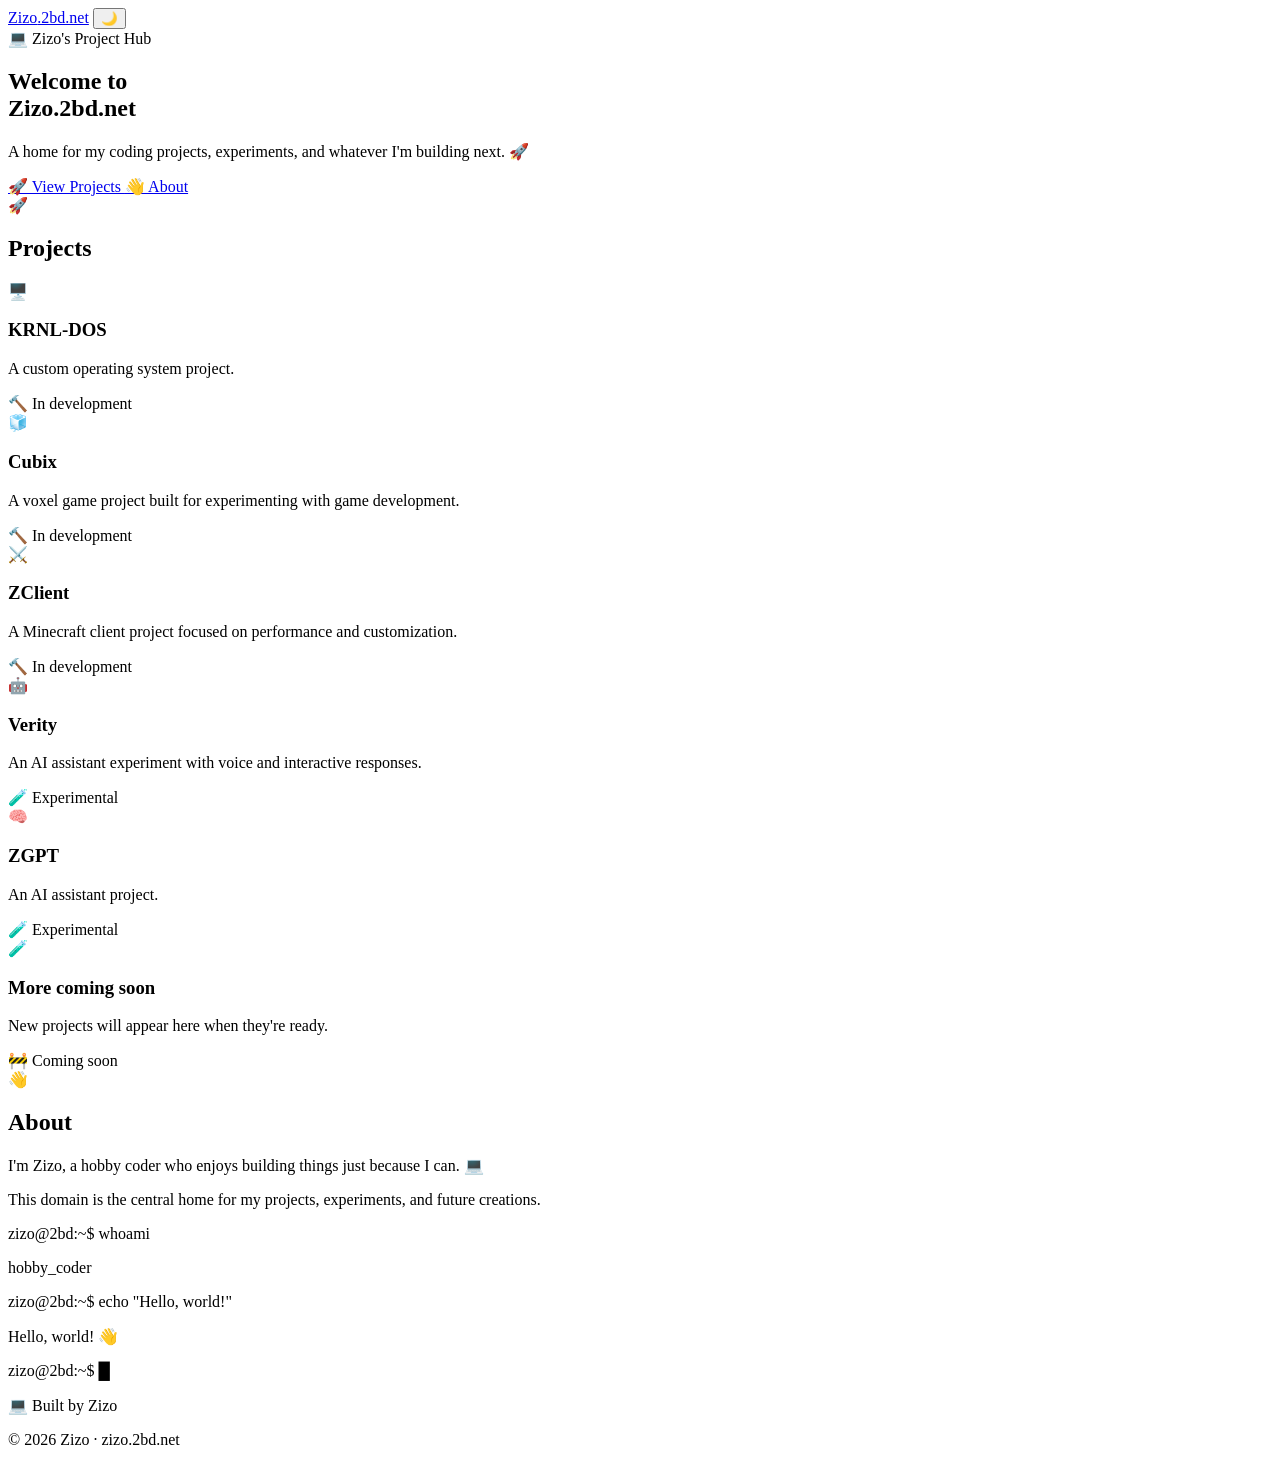
==== index.html @ db42b1aa "Add initial index.html for project hub Initial commit of the project hub webpage with sections for p" ====
<!DOCTYPE html>
<html lang="en">
<head>
    <meta charset="UTF-8">
    <meta name="viewport" content="width=device-width, initial-scale=1.0">

    <title>Zizo.2bd.net</title>
    <meta name="description" content="Zizo's personal project hub.">

    <link rel="stylesheet" href="style.css">
</head>

<body>

    <header class="navbar">
        <a href="#" class="logo">Zizo<span>.2bd.net</span></a>

        <button id="themeButton" class="theme-button" aria-label="Toggle theme">
            🌙
        </button>
    </header>

    <main>

        <section class="hero">
            <div class="badge">💻 Zizo's Project Hub</div>

            <h1>
                Welcome to<br>
                <span>Zizo.2bd.net</span>
            </h1>

            <p>
                A home for my coding projects, experiments,
                and whatever I'm building next. 🚀
            </p>

            <div class="hero-buttons">
                <a href="#projects" class="button primary">
                    🚀 View Projects
                </a>

                <a href="#about" class="button secondary">
                    👋 About
                </a>
            </div>
        </section>


        <section id="projects" class="section">

            <div class="section-heading">
                <span>🚀</span>
                <h2>Projects</h2>
            </div>

            <div class="project-grid">

                <div class="project-card">
                    <div class="project-icon">🖥️</div>

                    <h3>KRNL-DOS</h3>

                    <p>
                        A custom operating system project.
                    </p>

                    <span class="status">
                        🔨 In development
                    </span>
                </div>


                <div class="project-card">
                    <div class="project-icon">🧊</div>

                    <h3>Cubix</h3>

                    <p>
                        A voxel game project built for experimenting
                        with game development.
                    </p>

                    <span class="status">
                        🔨 In development
                    </span>
                </div>


                <div class="project-card">
                    <div class="project-icon">⚔️</div>

                    <h3>ZClient</h3>

                    <p>
                        A Minecraft client project focused on
                        performance and customization.
                    </p>

                    <span class="status">
                        🔨 In development
                    </span>
                </div>


                <div class="project-card">
                    <div class="project-icon">🤖</div>

                    <h3>Verity</h3>

                    <p>
                        An AI assistant experiment with voice
                        and interactive responses.
                    </p>

                    <span class="status">
                        🧪 Experimental
                    </span>
                </div>


                <div class="project-card">
                    <div class="project-icon">🧠</div>

                    <h3>ZGPT</h3>

                    <p>
                        An AI assistant project.
                    </p>

                    <span class="status">
                        🧪 Experimental
                    </span>
                </div>


                <div class="project-card coming-soon">
                    <div class="project-icon">🧪</div>

                    <h3>More coming soon</h3>

                    <p>
                        New projects will appear here when they're ready.
                    </p>

                    <span class="status">
                        🚧 Coming soon
                    </span>
                </div>

            </div>
        </section>


        <section id="about" class="section about">

            <div class="section-heading">
                <span>👋</span>
                <h2>About</h2>
            </div>

            <div class="about-box">
                <p>
                    I'm Zizo, a hobby coder who enjoys building things
                    just because I can. 💻
                </p>

                <p>
                    This domain is the central home for my projects,
                    experiments, and future creations.
                </p>
            </div>

        </section>


        <section class="terminal-section">

            <div class="terminal">

                <div class="terminal-top">
                    <div class="dot"></div>
                    <div class="dot"></div>
                    <div class="dot"></div>
                </div>

                <div class="terminal-body">
                    <p>
                        <span class="prompt">zizo@2bd</span>:~$ whoami
                    </p>

                    <p class="output">
                        hobby_coder
                    </p>

                    <p>
                        <span class="prompt">zizo@2bd</span>:~$ echo "Hello, world!"
                    </p>

                    <p class="output">
                        Hello, world! 👋
                    </p>

                    <p>
                        <span class="prompt">zizo@2bd</span>:~$
                        <span class="cursor">█</span>
                    </p>
                </div>

            </div>

        </section>

    </main>


    <footer>
        <p>💻 Built by Zizo</p>
        <p>© 2026 Zizo · zizo.2bd.net</p>
    </footer>


    <script src="script.js"></script>

</body>
</html>
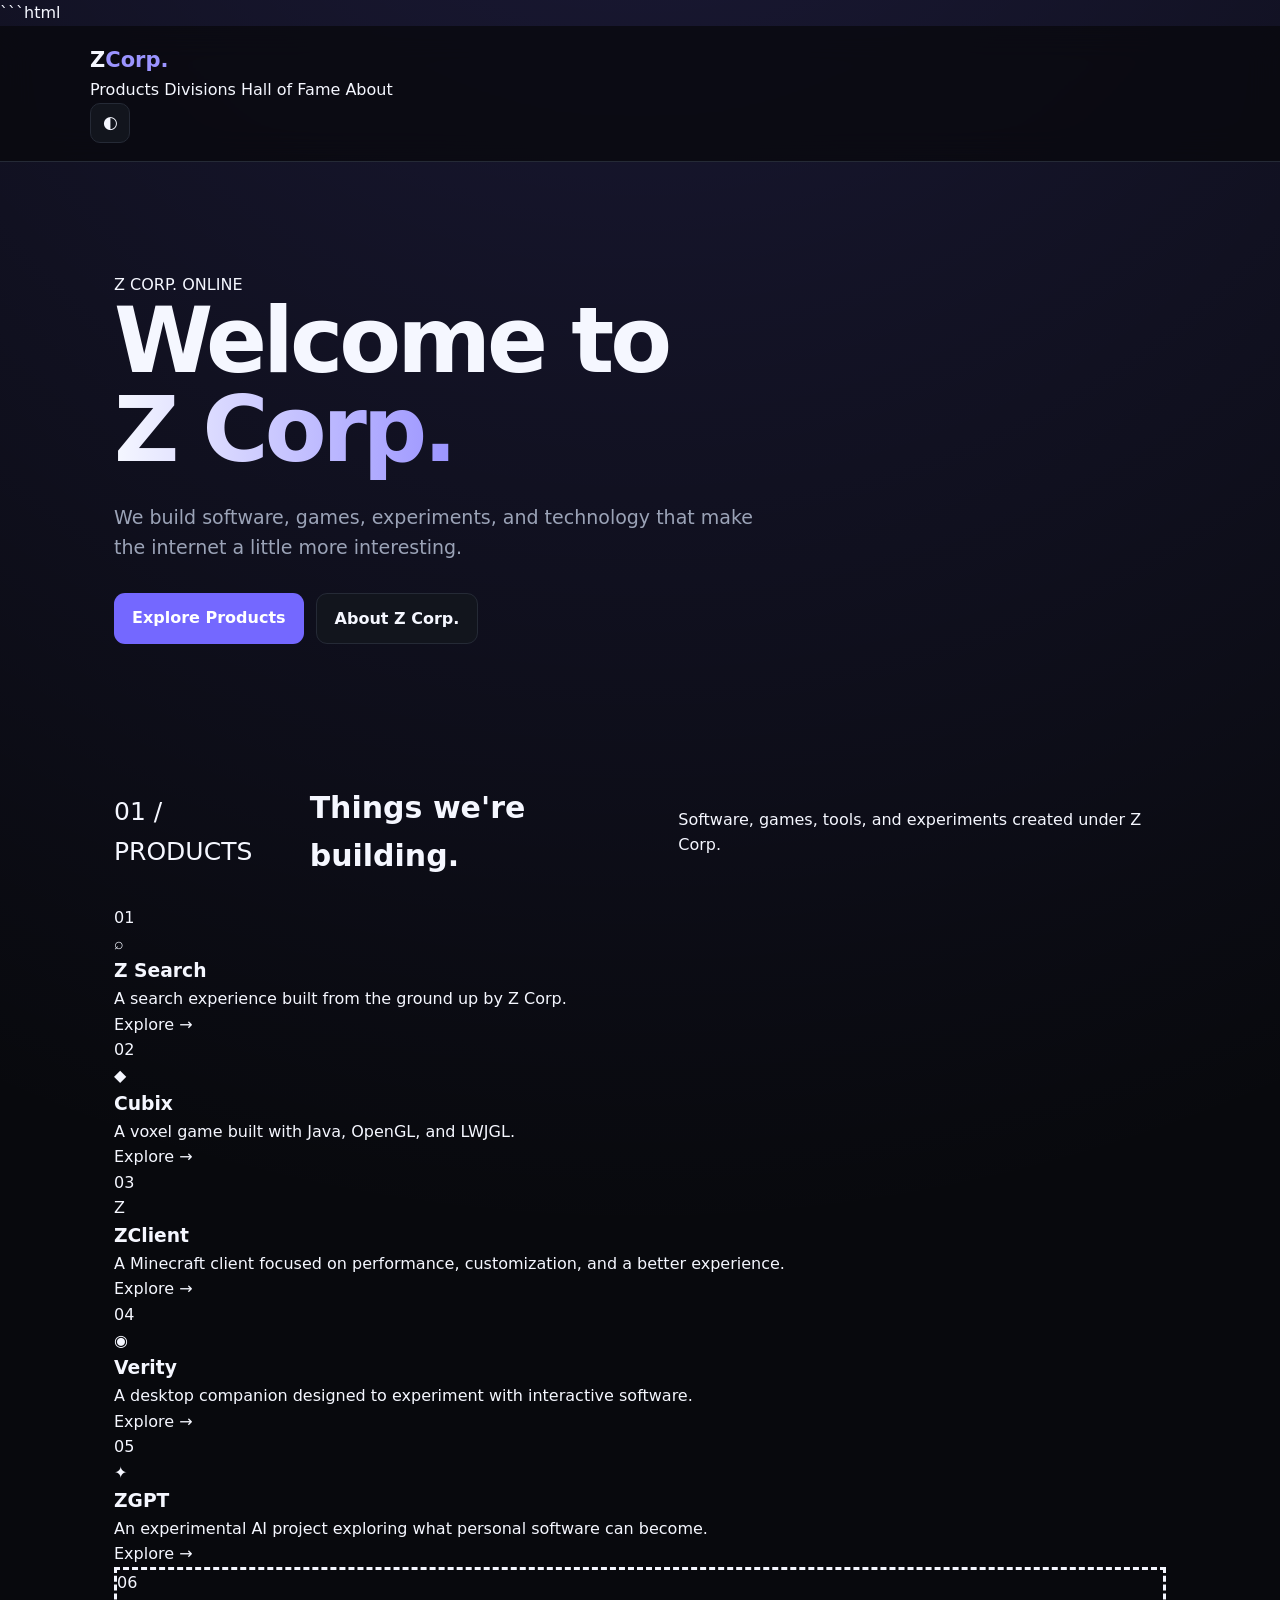
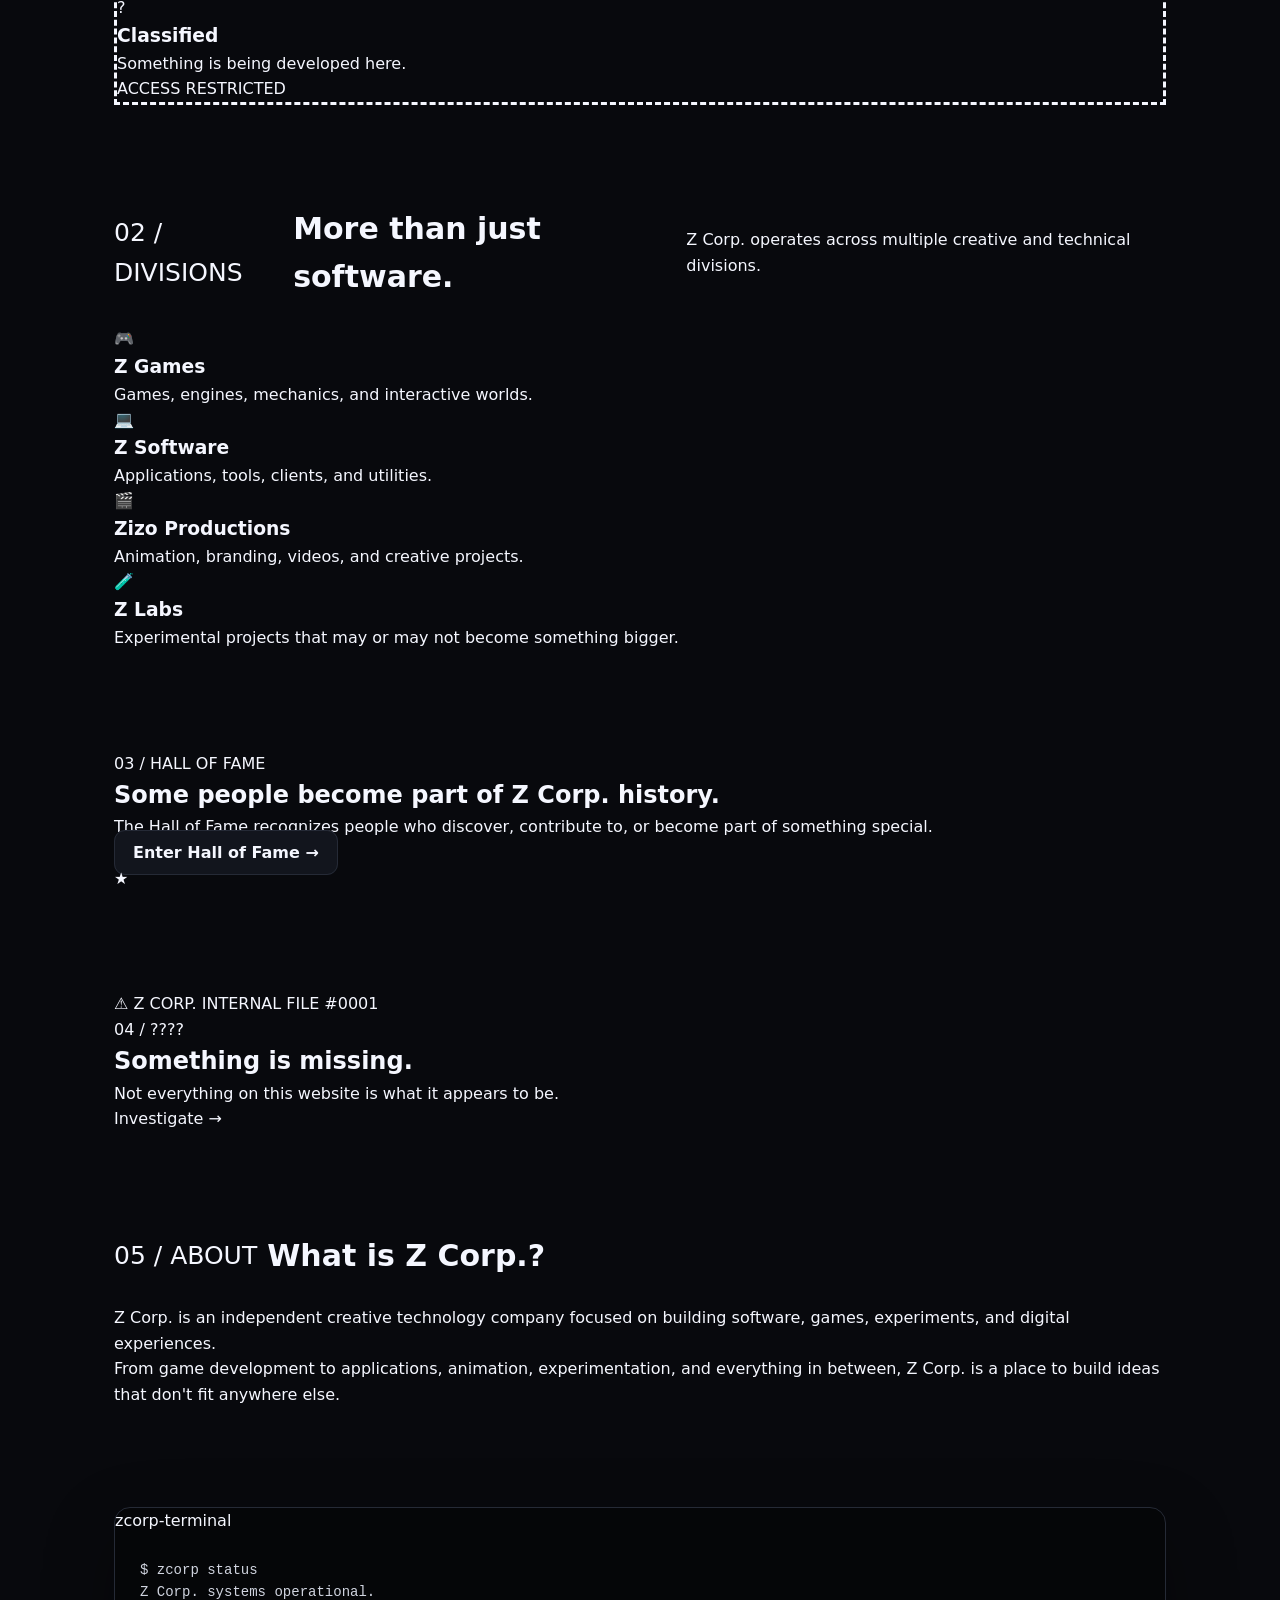
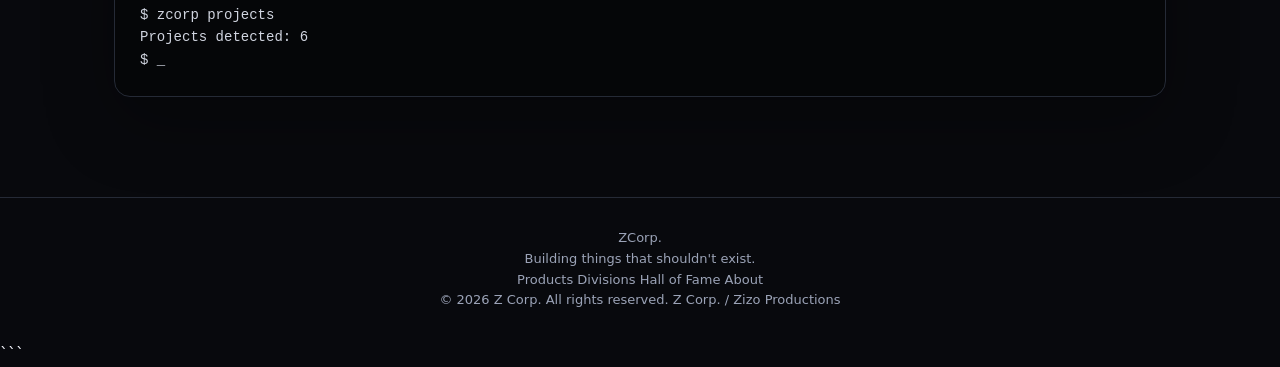
==== commit 6c5e4e15: "Revamp index.html for Z Corp. branding Updated the website content and structure to reflect the new " ====
--- a/index.html
+++ b/index.html
@@ -1,222 +1,491 @@
+```html
 <!DOCTYPE html>
 <html lang="en">
 <head>
     <meta charset="UTF-8">
     <meta name="viewport" content="width=device-width, initial-scale=1.0">
 
-    <title>Zizo.2bd.net</title>
-    <meta name="description" content="Zizo's personal project hub.">
+    <title>Z Corp.</title>
+
+    <meta
+        name="description"
+        content="Z Corp. — Building software, games, experiments, and things that shouldn't exist."
+    >
 
     <link rel="stylesheet" href="style.css">
 </head>
 
 <body>
 
+    <!-- =========================
+         NAVIGATION
+    ========================== -->
     <header class="navbar">
-        <a href="#" class="logo">Zizo<span>.2bd.net</span></a>
-
-        <button id="themeButton" class="theme-button" aria-label="Toggle theme">
-            🌙
-        </button>
+        <div class="nav-container">
+
+            <a href="/" class="logo">
+                Z<span>Corp.</span>
+            </a>
+
+            <nav class="nav-links">
+                <a href="#products">Products</a>
+                <a href="#divisions">Divisions</a>
+                <a href="/hall-of-fame.html">Hall of Fame</a>
+                <a href="#about">About</a>
+            </nav>
+
+            <button id="theme-toggle" class="theme-button" aria-label="Toggle theme">
+                ◐
+            </button>
+
+        </div>
     </header>
 
+
+    <!-- =========================
+         HERO
+    ========================== -->
     <main>
 
         <section class="hero">
-            <div class="badge">💻 Zizo's Project Hub</div>
-
-            <h1>
-                Welcome to<br>
-                <span>Zizo.2bd.net</span>
-            </h1>
-
-            <p>
-                A home for my coding projects, experiments,
-                and whatever I'm building next. 🚀
-            </p>
-
-            <div class="hero-buttons">
-                <a href="#projects" class="button primary">
-                    🚀 View Projects
+
+            <div class="hero-content">
+
+                <div class="hero-badge">
+                    <span class="status-dot"></span>
+                    Z CORP. ONLINE
+                </div>
+
+                <h1>
+                    Welcome to<br>
+                    <span>Z Corp.</span>
+                </h1>
+
+                <p class="hero-subtitle">
+                    We build software, games, experiments, and technology
+                    that make the internet a little more interesting.
+                </p>
+
+                <div class="hero-buttons">
+                    <a href="#products" class="button primary">
+                        Explore Products
+                    </a>
+
+                    <a href="#about" class="button secondary">
+                        About Z Corp.
+                    </a>
+                </div>
+
+            </div>
+
+            <div class="hero-decoration">
+                <div class="orb orb-one"></div>
+                <div class="orb orb-two"></div>
+                <div class="orb orb-three"></div>
+                <div class="grid-lines"></div>
+            </div>
+
+        </section>
+
+
+        <!-- =========================
+             PRODUCTS
+        ========================== -->
+        <section id="products" class="section">
+
+            <div class="section-heading">
+                <span class="section-label">01 / PRODUCTS</span>
+
+                <h2>
+                    Things we're building.
+                </h2>
+
+                <p>
+                    Software, games, tools, and experiments created under Z Corp.
+                </p>
+            </div>
+
+
+            <div class="product-grid">
+
+                <article class="product-card featured">
+                    <div class="product-number">01</div>
+
+                    <div class="product-icon">⌕</div>
+
+                    <h3>Z Search</h3>
+
+                    <p>
+                        A search experience built from the ground up by Z Corp.
+                    </p>
+
+                    <a href="#" class="product-link">
+                        Explore →
+                    </a>
+                </article>
+
+
+                <article class="product-card">
+                    <div class="product-number">02</div>
+
+                    <div class="product-icon">◆</div>
+
+                    <h3>Cubix</h3>
+
+                    <p>
+                        A voxel game built with Java, OpenGL, and LWJGL.
+                    </p>
+
+                    <a href="#" class="product-link">
+                        Explore →
+                    </a>
+                </article>
+
+
+                <article class="product-card">
+                    <div class="product-number">03</div>
+
+                    <div class="product-icon">Z</div>
+
+                    <h3>ZClient</h3>
+
+                    <p>
+                        A Minecraft client focused on performance,
+                        customization, and a better experience.
+                    </p>
+
+                    <a href="#" class="product-link">
+                        Explore →
+                    </a>
+                </article>
+
+
+                <article class="product-card">
+                    <div class="product-number">04</div>
+
+                    <div class="product-icon">◉</div>
+
+                    <h3>Verity</h3>
+
+                    <p>
+                        A desktop companion designed to experiment with
+                        interactive software.
+                    </p>
+
+                    <a href="#" class="product-link">
+                        Explore →
+                    </a>
+                </article>
+
+
+                <article class="product-card">
+                    <div class="product-number">05</div>
+
+                    <div class="product-icon">✦</div>
+
+                    <h3>ZGPT</h3>
+
+                    <p>
+                        An experimental AI project exploring what
+                        personal software can become.
+                    </p>
+
+                    <a href="#" class="product-link">
+                        Explore →
+                    </a>
+                </article>
+
+
+                <article class="product-card coming-soon">
+
+                    <div class="product-number">06</div>
+
+                    <div class="product-icon">?</div>
+
+                    <h3>Classified</h3>
+
+                    <p>
+                        Something is being developed here.
+                    </p>
+
+                    <span class="classified-label">
+                        ACCESS RESTRICTED
+                    </span>
+
+                </article>
+
+            </div>
+
+        </section>
+
+
+        <!-- =========================
+             DIVISIONS
+        ========================== -->
+        <section id="divisions" class="section divisions-section">
+
+            <div class="section-heading">
+                <span class="section-label">02 / DIVISIONS</span>
+
+                <h2>
+                    More than just software.
+                </h2>
+
+                <p>
+                    Z Corp. operates across multiple creative and technical
+                    divisions.
+                </p>
+            </div>
+
+
+            <div class="division-grid">
+
+                <div class="division">
+                    <span class="division-icon">🎮</span>
+
+                    <div>
+                        <h3>Z Games</h3>
+                        <p>
+                            Games, engines, mechanics, and interactive worlds.
+                        </p>
+                    </div>
+                </div>
+
+
+                <div class="division">
+                    <span class="division-icon">💻</span>
+
+                    <div>
+                        <h3>Z Software</h3>
+                        <p>
+                            Applications, tools, clients, and utilities.
+                        </p>
+                    </div>
+                </div>
+
+
+                <div class="division">
+                    <span class="division-icon">🎬</span>
+
+                    <div>
+                        <h3>Zizo Productions</h3>
+                        <p>
+                            Animation, branding, videos, and creative projects.
+                        </p>
+                    </div>
+                </div>
+
+
+                <div class="division">
+                    <span class="division-icon">🧪</span>
+
+                    <div>
+                        <h3>Z Labs</h3>
+                        <p>
+                            Experimental projects that may or may not become
+                            something bigger.
+                        </p>
+                    </div>
+                </div>
+
+            </div>
+
+        </section>
+
+
+        <!-- =========================
+             HALL OF FAME
+        ========================== -->
+        <section class="section hall-section">
+
+            <div class="hall-content">
+
+                <span class="section-label">03 / HALL OF FAME</span>
+
+                <h2>
+                    Some people become part of Z Corp. history.
+                </h2>
+
+                <p>
+                    The Hall of Fame recognizes people who discover,
+                    contribute to, or become part of something special.
+                </p>
+
+                <a href="/hall-of-fame.html" class="button secondary">
+                    Enter Hall of Fame →
                 </a>
 
-                <a href="#about" class="button secondary">
-                    👋 About
-                </a>
-            </div>
-        </section>
-
-
-        <section id="projects" class="section">
+            </div>
+
+            <div class="hall-symbol">
+                ★
+            </div>
+
+        </section>
+
+
+        <!-- =========================
+             ARG
+        ========================== -->
+        <section class="section classified-section">
+
+            <div class="classified-box">
+
+                <div class="classified-top">
+                    <span>⚠ Z CORP. INTERNAL</span>
+                    <span>FILE #0001</span>
+                </div>
+
+                <div class="classified-content">
+
+                    <span class="section-label">
+                        04 / ????
+                    </span>
+
+                    <h2>
+                        Something is missing.
+                    </h2>
+
+                    <p>
+                        Not everything on this website is what it appears
+                        to be.
+                    </p>
+
+                    <a href="#" class="classified-link">
+                        Investigate →
+                    </a>
+
+                </div>
+
+            </div>
+
+        </section>
+
+
+        <!-- =========================
+             ABOUT
+        ========================== -->
+        <section id="about" class="section about-section">
 
             <div class="section-heading">
-                <span>🚀</span>
-                <h2>Projects</h2>
-            </div>
-
-            <div class="project-grid">
-
-                <div class="project-card">
-                    <div class="project-icon">🖥️</div>
-
-                    <h3>KRNL-DOS</h3>
-
-                    <p>
-                        A custom operating system project.
-                    </p>
-
-                    <span class="status">
-                        🔨 In development
+
+                <span class="section-label">05 / ABOUT</span>
+
+                <h2>
+                    What is Z Corp.?
+                </h2>
+
+            </div>
+
+            <div class="about-content">
+
+                <p class="about-large">
+                    Z Corp. is an independent creative technology company
+                    focused on building software, games, experiments,
+                    and digital experiences.
+                </p>
+
+                <p>
+                    From game development to applications, animation,
+                    experimentation, and everything in between, Z Corp.
+                    is a place to build ideas that don't fit anywhere else.
+                </p>
+
+            </div>
+
+        </section>
+
+
+        <!-- =========================
+             TERMINAL
+        ========================== -->
+        <section class="terminal-section">
+
+            <div class="terminal">
+
+                <div class="terminal-header">
+                    <span class="terminal-dot"></span>
+                    <span class="terminal-title">
+                        zcorp-terminal
                     </span>
                 </div>
 
-
-                <div class="project-card">
-                    <div class="project-icon">🧊</div>
-
-                    <h3>Cubix</h3>
-
-                    <p>
-                        A voxel game project built for experimenting
-                        with game development.
-                    </p>
-
-                    <span class="status">
-                        🔨 In development
-                    </span>
-                </div>
-
-
-                <div class="project-card">
-                    <div class="project-icon">⚔️</div>
-
-                    <h3>ZClient</h3>
-
-                    <p>
-                        A Minecraft client project focused on
-                        performance and customization.
-                    </p>
-
-                    <span class="status">
-                        🔨 In development
-                    </span>
-                </div>
-
-
-                <div class="project-card">
-                    <div class="project-icon">🤖</div>
-
-                    <h3>Verity</h3>
-
-                    <p>
-                        An AI assistant experiment with voice
-                        and interactive responses.
-                    </p>
-
-                    <span class="status">
-                        🧪 Experimental
-                    </span>
-                </div>
-
-
-                <div class="project-card">
-                    <div class="project-icon">🧠</div>
-
-                    <h3>ZGPT</h3>
-
-                    <p>
-                        An AI assistant project.
-                    </p>
-
-                    <span class="status">
-                        🧪 Experimental
-                    </span>
-                </div>
-
-
-                <div class="project-card coming-soon">
-                    <div class="project-icon">🧪</div>
-
-                    <h3>More coming soon</h3>
-
-                    <p>
-                        New projects will appear here when they're ready.
-                    </p>
-
-                    <span class="status">
-                        🚧 Coming soon
-                    </span>
-                </div>
-
-            </div>
-        </section>
-
-
-        <section id="about" class="section about">
-
-            <div class="section-heading">
-                <span>👋</span>
-                <h2>About</h2>
-            </div>
-
-            <div class="about-box">
+                <div class="terminal-body">
+
+                    <p>
+                        <span class="terminal-prompt">$</span>
+                        zcorp status
+                    </p>
+
+                    <p class="terminal-output">
+                        Z Corp. systems operational.
+                    </p>
+
+                    <p>
+                        <span class="terminal-prompt">$</span>
+                        zcorp projects
+                    </p>
+
+                    <p class="terminal-output">
+                        Projects detected: 6
+                    </p>
+
+                    <p>
+                        <span class="terminal-prompt">$</span>
+                        _
+                    </p>
+
+                </div>
+
+            </div>
+
+        </section>
+
+    </main>
+
+
+    <!-- =========================
+         FOOTER
+    ========================== -->
+    <footer class="footer">
+
+        <div class="footer-container">
+
+            <div class="footer-brand">
+                <div class="footer-logo">
+                    Z<span>Corp.</span>
+                </div>
+
                 <p>
-                    I'm Zizo, a hobby coder who enjoys building things
-                    just because I can. 💻
-                </p>
-
-                <p>
-                    This domain is the central home for my projects,
-                    experiments, and future creations.
-                </p>
-            </div>
-
-        </section>
-
-
-        <section class="terminal-section">
-
-            <div class="terminal">
-
-                <div class="terminal-top">
-                    <div class="dot"></div>
-                    <div class="dot"></div>
-                    <div class="dot"></div>
-                </div>
-
-                <div class="terminal-body">
-                    <p>
-                        <span class="prompt">zizo@2bd</span>:~$ whoami
-                    </p>
-
-                    <p class="output">
-                        hobby_coder
-                    </p>
-
-                    <p>
-                        <span class="prompt">zizo@2bd</span>:~$ echo "Hello, world!"
-                    </p>
-
-                    <p class="output">
-                        Hello, world! 👋
-                    </p>
-
-                    <p>
-                        <span class="prompt">zizo@2bd</span>:~$
-                        <span class="cursor">█</span>
-                    </p>
-                </div>
-
-            </div>
-
-        </section>
-
-    </main>
-
-
-    <footer>
-        <p>💻 Built by Zizo</p>
-        <p>© 2026 Zizo · zizo.2bd.net</p>
+                    Building things that shouldn't exist.
+                </p>
+            </div>
+
+
+            <div class="footer-links">
+
+                <a href="#products">Products</a>
+                <a href="#divisions">Divisions</a>
+                <a href="/hall-of-fame.html">Hall of Fame</a>
+                <a href="#about">About</a>
+
+            </div>
+
+        </div>
+
+
+        <div class="footer-bottom">
+
+            <span>
+                © 2026 Z Corp. All rights reserved.
+            </span>
+
+            <span>
+                Z Corp. / Zizo Productions
+            </span>
+
+        </div>
+
     </footer>
 
 
@@ -224,3 +493,4 @@
 
 </body>
 </html>
+```
--- a/style.css
+++ b/style.css
@@ -0,0 +1,464 @@
+* {
+    box-sizing: border-box;
+    margin: 0;
+    padding: 0;
+}
+
+:root {
+    --background: #08090d;
+    --background-secondary: #0e1017;
+    --card: #12151d;
+    --card-hover: #181c26;
+    --border: #252a36;
+    --text: #f5f7ff;
+    --muted: #9ba3b7;
+    --accent: #7468ff;
+    --accent-light: #9b94ff;
+}
+
+.light {
+    --background: #f5f6fa;
+    --background-secondary: #ffffff;
+    --card: #ffffff;
+    --card-hover: #f0f1f7;
+    --border: #dfe2ea;
+    --text: #151720;
+    --muted: #656b7a;
+    --accent: #5b50e6;
+    --accent-light: #4c42d2;
+}
+
+html {
+    scroll-behavior: smooth;
+}
+
+body {
+    min-height: 100vh;
+
+    font-family:
+        Inter,
+        system-ui,
+        -apple-system,
+        BlinkMacSystemFont,
+        "Segoe UI",
+        sans-serif;
+
+    background:
+        radial-gradient(
+            circle at 50% -10%,
+            rgba(116, 104, 255, 0.18),
+            transparent 40%
+        ),
+        var(--background);
+
+    color: var(--text);
+    line-height: 1.6;
+
+    transition:
+        background 0.3s ease,
+        color 0.3s ease;
+}
+
+a {
+    color: inherit;
+    text-decoration: none;
+}
+
+
+/* NAVBAR */
+
+.navbar {
+    position: sticky;
+    top: 0;
+    z-index: 100;
+
+    display: flex;
+    justify-content: space-between;
+    align-items: center;
+
+    padding: 18px max(24px, calc((100% - 1100px) / 2));
+
+    border-bottom: 1px solid var(--border);
+
+    background: rgba(8, 9, 13, 0.75);
+    backdrop-filter: blur(16px);
+}
+
+.light .navbar {
+    background: rgba(255, 255, 255, 0.8);
+}
+
+.logo {
+    font-size: 21px;
+    font-weight: 800;
+}
+
+.logo span {
+    color: var(--accent-light);
+}
+
+.theme-button {
+    width: 40px;
+    height: 40px;
+
+    border: 1px solid var(--border);
+    border-radius: 10px;
+
+    background: var(--card);
+    color: var(--text);
+
+    cursor: pointer;
+    font-size: 17px;
+
+    transition: 0.2s;
+}
+
+.theme-button:hover {
+    transform: translateY(-2px);
+    background: var(--card-hover);
+}
+
+
+/* HERO */
+
+.hero {
+    max-width: 1100px;
+    margin: auto;
+
+    padding: 110px 24px 90px;
+}
+
+.badge {
+    display: inline-block;
+
+    padding: 7px 13px;
+
+    border: 1px solid var(--border);
+    border-radius: 999px;
+
+    background: rgba(116, 104, 255, 0.08);
+
+    color: var(--accent-light);
+
+    font-size: 13px;
+    font-weight: 600;
+
+    margin-bottom: 24px;
+}
+
+.hero h1 {
+    max-width: 900px;
+
+    font-size: clamp(48px, 9vw, 90px);
+    line-height: 0.98;
+
+    letter-spacing: -4px;
+}
+
+.hero h1 span {
+    background:
+        linear-gradient(
+            90deg,
+            var(--text),
+            var(--accent-light)
+        );
+
+    -webkit-background-clip: text;
+    background-clip: text;
+
+    color: transparent;
+}
+
+.hero p {
+    max-width: 650px;
+
+    margin-top: 28px;
+
+    color: var(--muted);
+
+    font-size: 19px;
+}
+
+.hero-buttons {
+    display: flex;
+    flex-wrap: wrap;
+    gap: 12px;
+
+    margin-top: 30px;
+}
+
+.button {
+    padding: 12px 18px;
+
+    border-radius: 11px;
+
+    font-weight: 700;
+
+    transition:
+        transform 0.2s,
+        background 0.2s;
+}
+
+.button:hover {
+    transform: translateY(-3px);
+}
+
+.primary {
+    background: var(--accent);
+    color: white;
+}
+
+.primary:hover {
+    background: var(--accent-light);
+}
+
+.secondary {
+    border: 1px solid var(--border);
+    background: var(--card);
+}
+
+
+/* SECTIONS */
+
+.section {
+    max-width: 1100px;
+    margin: auto;
+
+    padding: 50px 24px;
+}
+
+.section-heading {
+    display: flex;
+    align-items: center;
+    gap: 10px;
+
+    margin-bottom: 25px;
+}
+
+.section-heading span {
+    font-size: 25px;
+}
+
+.section-heading h2 {
+    font-size: 30px;
+}
+
+
+/* PROJECTS */
+
+.project-grid {
+    display: grid;
+
+    grid-template-columns:
+        repeat(auto-fit, minmax(260px, 1fr));
+
+    gap: 16px;
+}
+
+.project-card {
+    padding: 25px;
+
+    border: 1px solid var(--border);
+    border-radius: 18px;
+
+    background: var(--card);
+
+    transition:
+        transform 0.2s,
+        background 0.2s,
+        border-color 0.2s;
+}
+
+.project-card:hover {
+    transform: translateY(-6px);
+
+    background: var(--card-hover);
+
+    border-color: var(--accent);
+}
+
+.project-icon {
+    width: 48px;
+    height: 48px;
+
+    display: flex;
+    align-items: center;
+    justify-content: center;
+
+    margin-bottom: 18px;
+
+    border-radius: 13px;
+
+    background: rgba(116, 104, 255, 0.12);
+
+    font-size: 23px;
+}
+
+.project-card h3 {
+    font-size: 21px;
+}
+
+.project-card p {
+    min-height: 50px;
+
+    margin-top: 6px;
+
+    color: var(--muted);
+
+    font-size: 14px;
+}
+
+.status {
+    display: inline-block;
+
+    margin-top: 18px;
+
+    color: var(--accent-light);
+
+    font-size: 13px;
+    font-weight: 600;
+}
+
+.coming-soon {
+    border-style: dashed;
+}
+
+
+/* ABOUT */
+
+.about-box {
+    padding: 30px;
+
+    border: 1px solid var(--border);
+    border-radius: 18px;
+
+    background: var(--card);
+}
+
+.about-box p {
+    color: var(--muted);
+}
+
+.about-box p + p {
+    margin-top: 15px;
+}
+
+
+/* TERMINAL */
+
+.terminal-section {
+    max-width: 1100px;
+    margin: auto;
+
+    padding: 50px 24px 100px;
+}
+
+.terminal {
+    overflow: hidden;
+
+    border: 1px solid var(--border);
+    border-radius: 16px;
+
+    background: #050608;
+
+    box-shadow:
+        0 25px 70px rgba(0, 0, 0, 0.3);
+}
+
+.terminal-top {
+    display: flex;
+    gap: 7px;
+
+    padding: 12px 15px;
+
+    border-bottom: 1px solid #20232c;
+}
+
+.dot {
+    width: 11px;
+    height: 11px;
+
+    border-radius: 50%;
+
+    background: #3b3e48;
+}
+
+.terminal-body {
+    padding: 25px;
+
+    font-family:
+        "Cascadia Code",
+        "Fira Code",
+        monospace;
+
+    font-size: 14px;
+
+    color: #d0d4df;
+}
+
+.prompt {
+    color: #938aff;
+}
+
+.output {
+    margin-bottom: 16px;
+
+    color: #9da4b5;
+}
+
+.cursor {
+    animation: blink 1s infinite;
+}
+
+@keyframes blink {
+    50% {
+        opacity: 0;
+    }
+}
+
+
+/* FOOTER */
+
+footer {
+    padding: 30px 20px;
+
+    border-top: 1px solid var(--border);
+
+    text-align: center;
+
+    color: var(--muted);
+
+    font-size: 13px;
+}
+
+footer p + p {
+    margin-top: 5px;
+}
+
+
+/* MOBILE */
+
+@media (max-width: 600px) {
+
+    .navbar {
+        padding: 15px 18px;
+    }
+
+    .hero {
+        padding-top: 75px;
+    }
+
+    .hero h1 {
+        letter-spacing: -2px;
+    }
+
+    .hero p {
+        font-size: 17px;
+    }
+
+    .section {
+        padding-top: 35px;
+        padding-bottom: 35px;
+    }
+
+}
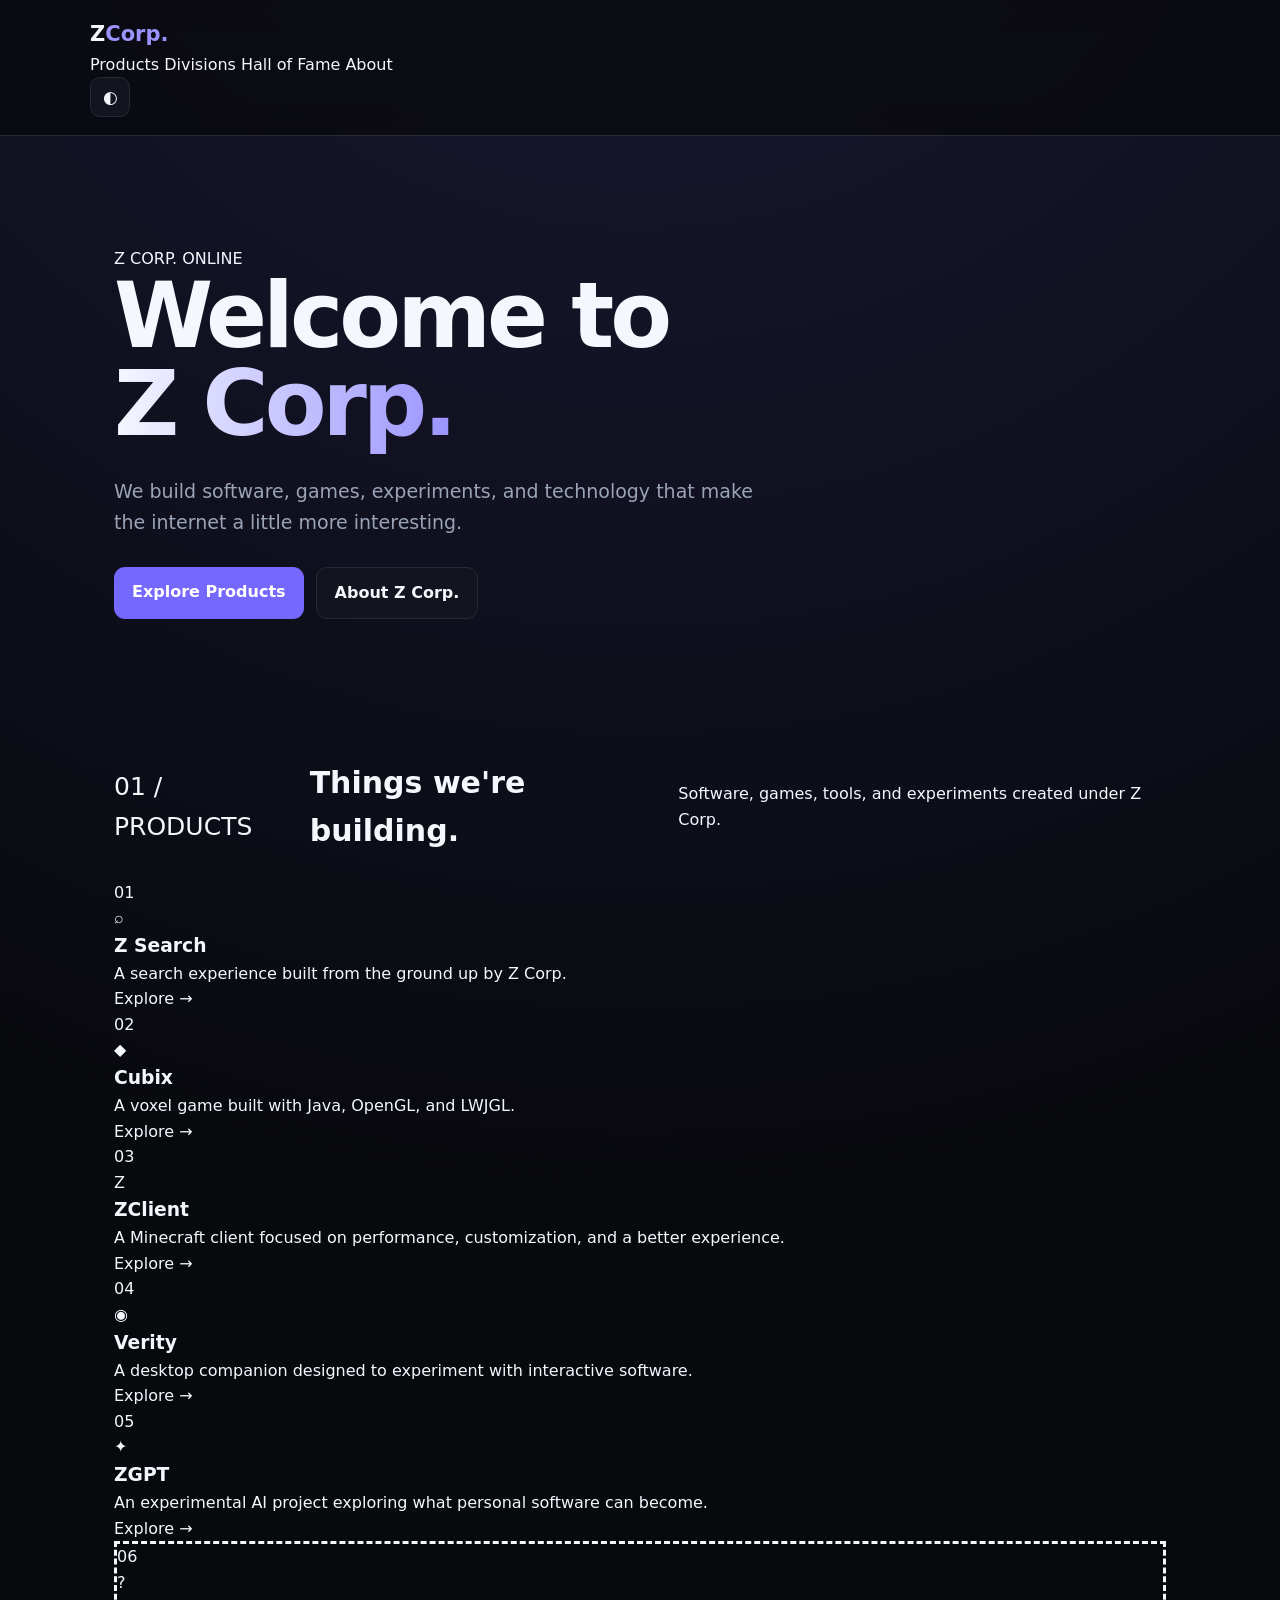
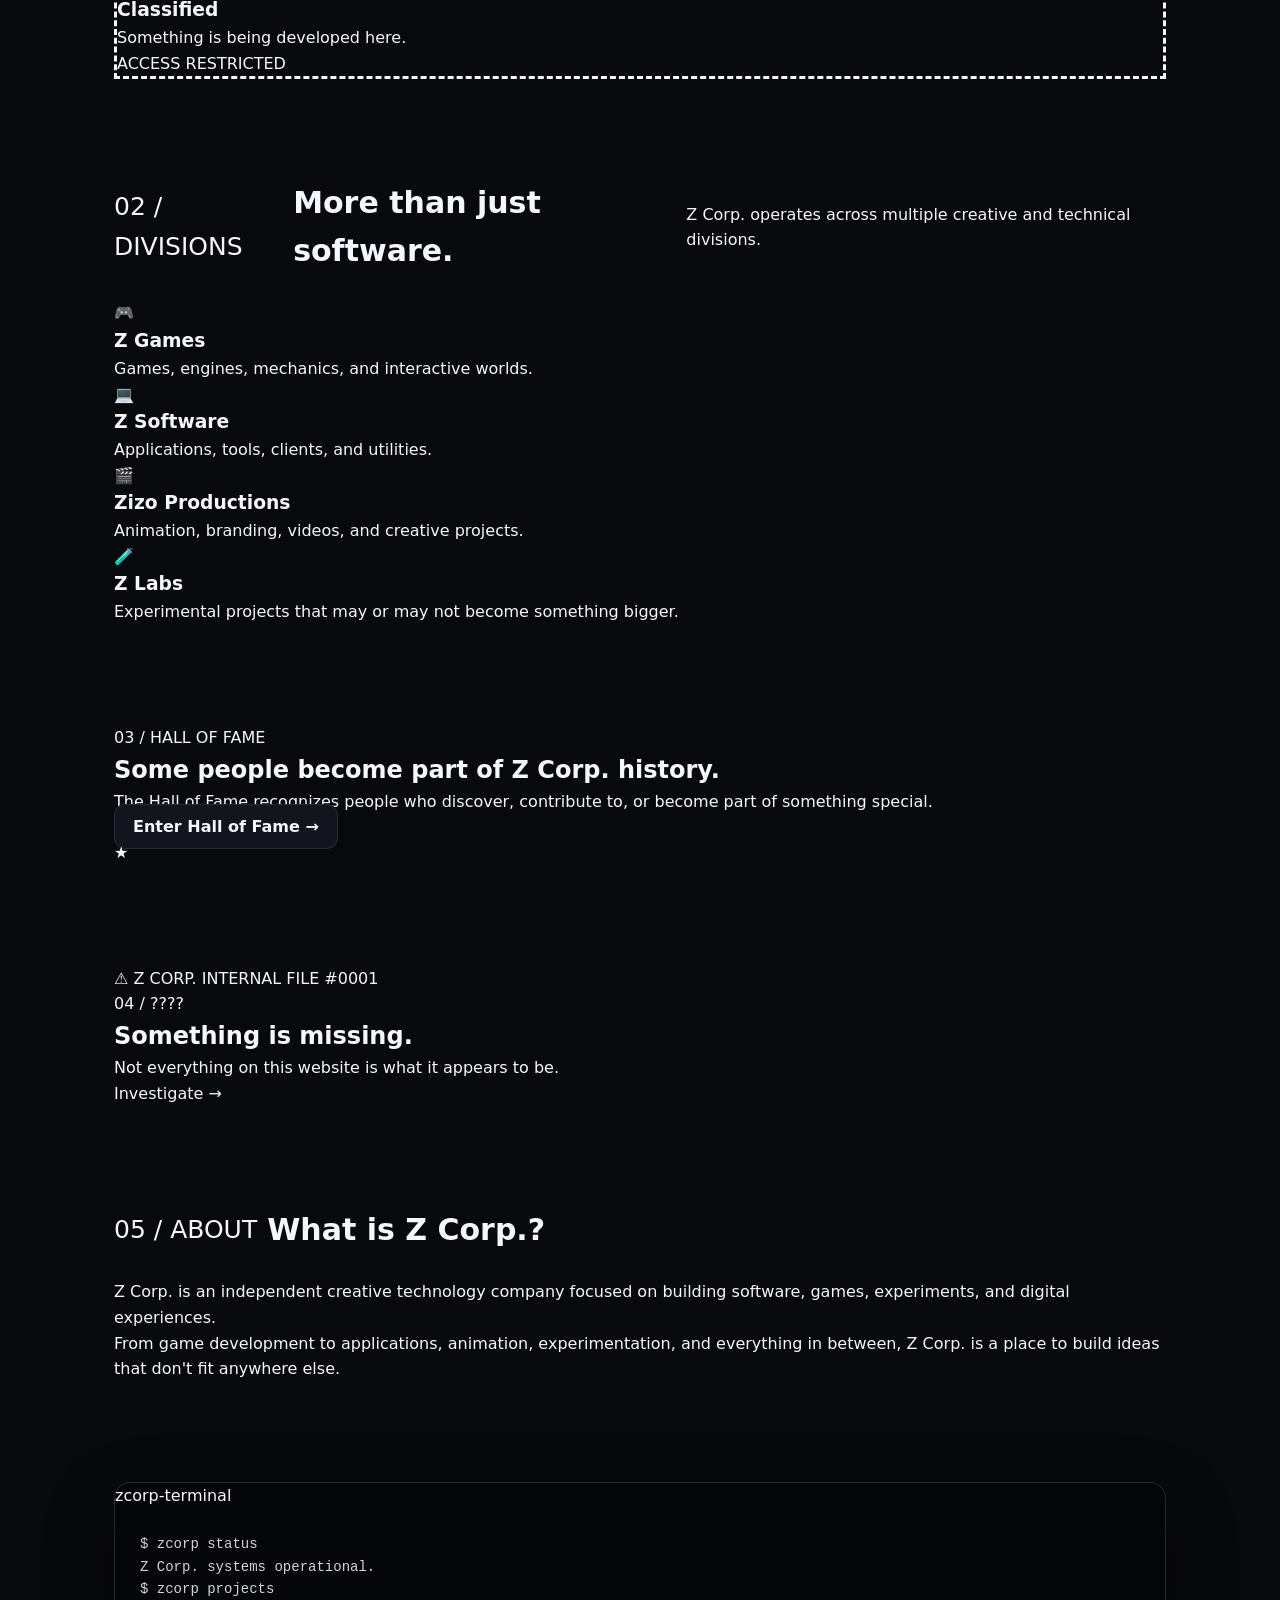
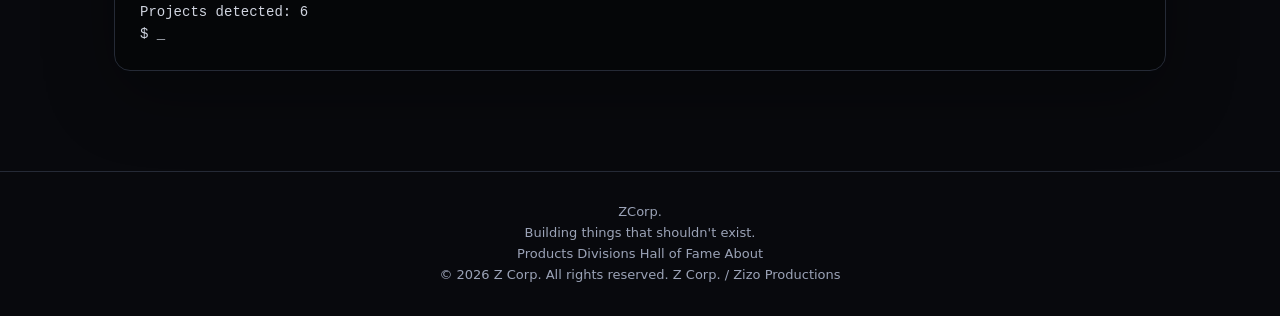
==== commit 267670bf: "Remove markdown formatting from index.html" ====
--- a/index.html
+++ b/index.html
@@ -1,4 +1,3 @@
-```html
 <!DOCTYPE html>
 <html lang="en">
 <head>
@@ -493,4 +492,3 @@
 
 </body>
 </html>
-```
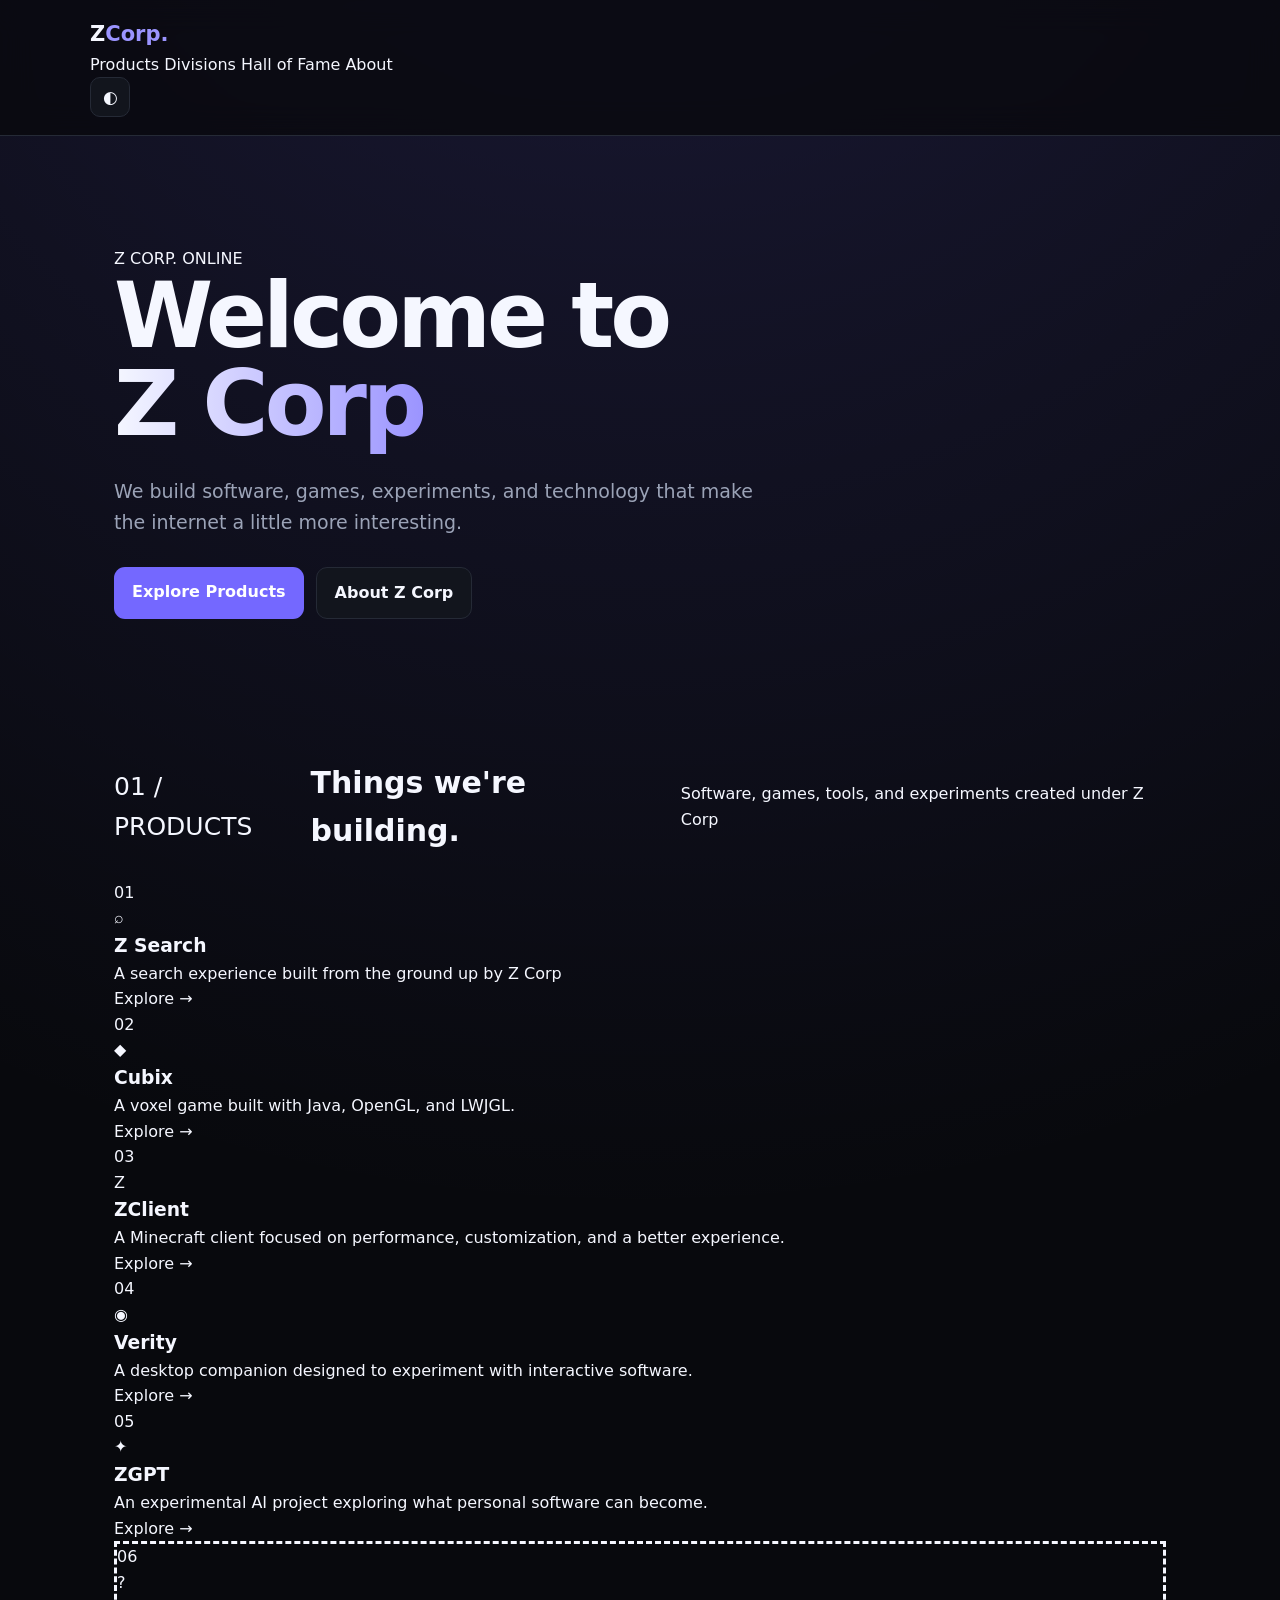
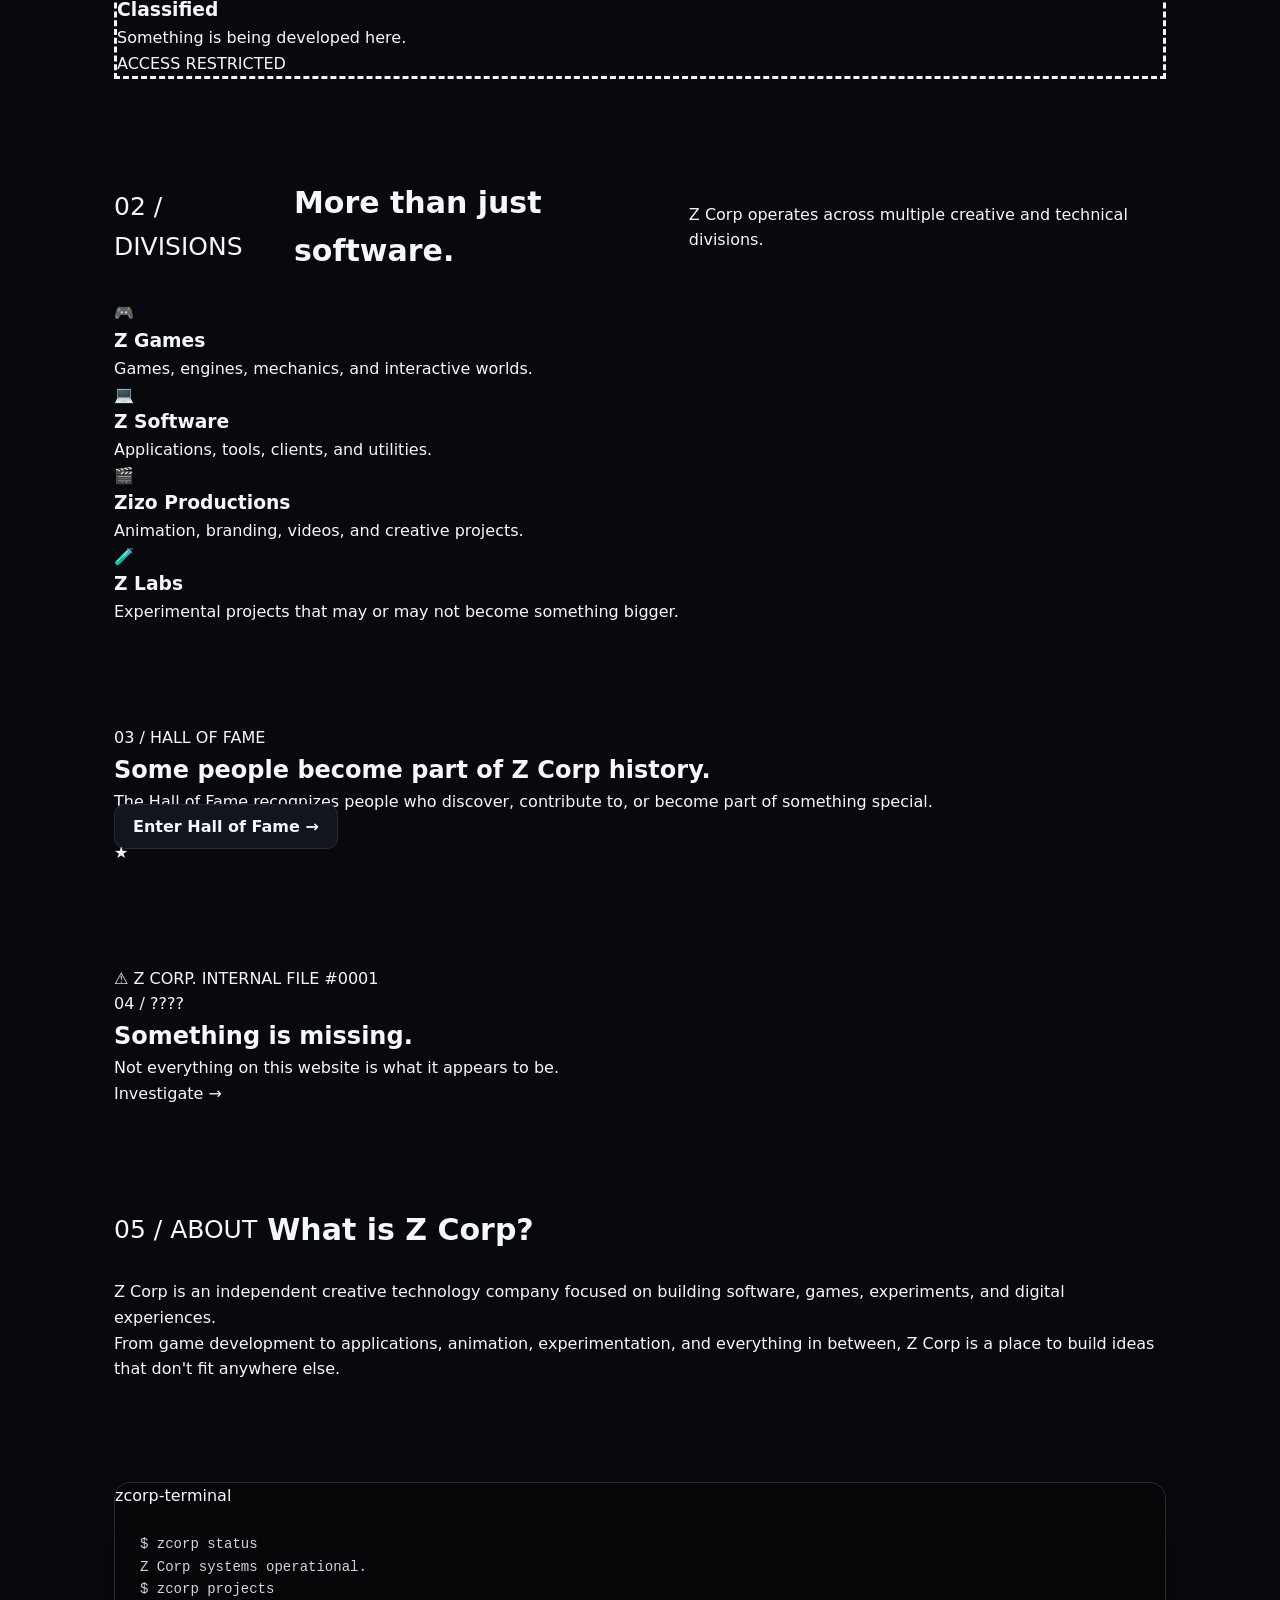
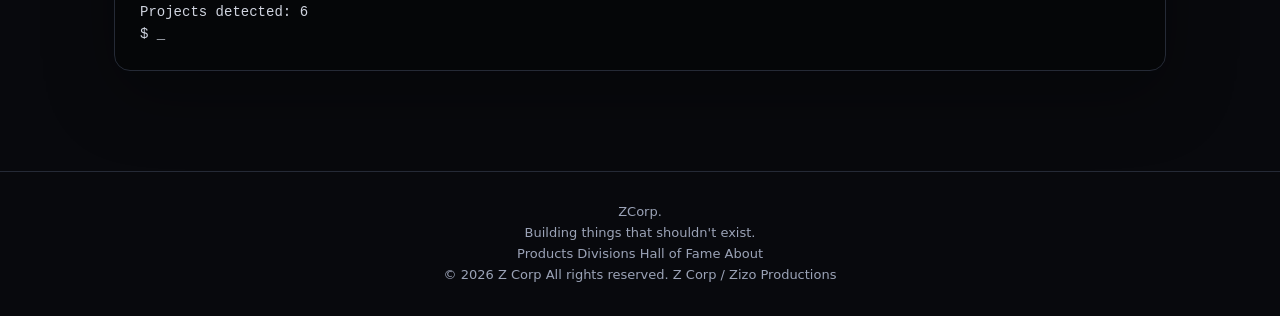
==== commit 335bc8e3: "Remove periods from 'Z Corp' references" ====
--- a/index.html
+++ b/index.html
@@ -4,11 +4,11 @@
     <meta charset="UTF-8">
     <meta name="viewport" content="width=device-width, initial-scale=1.0">
 
-    <title>Z Corp.</title>
+    <title>Z Corp</title>
 
     <meta
         name="description"
-        content="Z Corp. — Building software, games, experiments, and things that shouldn't exist."
+        content="Z Corp — Building software, games, experiments, and things that shouldn't exist."
     >
 
     <link rel="stylesheet" href="style.css">
@@ -57,7 +57,7 @@
 
                 <h1>
                     Welcome to<br>
-                    <span>Z Corp.</span>
+                    <span>Z Corp</span>
                 </h1>
 
                 <p class="hero-subtitle">
@@ -71,7 +71,7 @@
                     </a>
 
                     <a href="#about" class="button secondary">
-                        About Z Corp.
+                        About Z Corp
                     </a>
                 </div>
 
@@ -100,7 +100,7 @@
                 </h2>
 
                 <p>
-                    Software, games, tools, and experiments created under Z Corp.
+                    Software, games, tools, and experiments created under Z Corp
                 </p>
             </div>
 
@@ -115,7 +115,7 @@
                     <h3>Z Search</h3>
 
                     <p>
-                        A search experience built from the ground up by Z Corp.
+                        A search experience built from the ground up by Z Corp
                     </p>
 
                     <a href="#" class="product-link">
@@ -231,7 +231,7 @@
                 </h2>
 
                 <p>
-                    Z Corp. operates across multiple creative and technical
+                    Z Corp operates across multiple creative and technical
                     divisions.
                 </p>
             </div>
@@ -302,7 +302,7 @@
                 <span class="section-label">03 / HALL OF FAME</span>
 
                 <h2>
-                    Some people become part of Z Corp. history.
+                    Some people become part of Z Corp history.
                 </h2>
 
                 <p>
@@ -371,7 +371,7 @@
                 <span class="section-label">05 / ABOUT</span>
 
                 <h2>
-                    What is Z Corp.?
+                    What is Z Corp?
                 </h2>
 
             </div>
@@ -379,14 +379,14 @@
             <div class="about-content">
 
                 <p class="about-large">
-                    Z Corp. is an independent creative technology company
+                    Z Corp is an independent creative technology company
                     focused on building software, games, experiments,
                     and digital experiences.
                 </p>
 
                 <p>
                     From game development to applications, animation,
-                    experimentation, and everything in between, Z Corp.
+                    experimentation, and everything in between, Z Corp
                     is a place to build ideas that don't fit anywhere else.
                 </p>
 
@@ -417,7 +417,7 @@
                     </p>
 
                     <p class="terminal-output">
-                        Z Corp. systems operational.
+                        Z Corp systems operational.
                     </p>
 
                     <p>
@@ -476,11 +476,11 @@
         <div class="footer-bottom">
 
             <span>
-                © 2026 Z Corp. All rights reserved.
+                © 2026 Z Corp All rights reserved.
             </span>
 
             <span>
-                Z Corp. / Zizo Productions
+                Z Corp / Zizo Productions
             </span>
 
         </div>
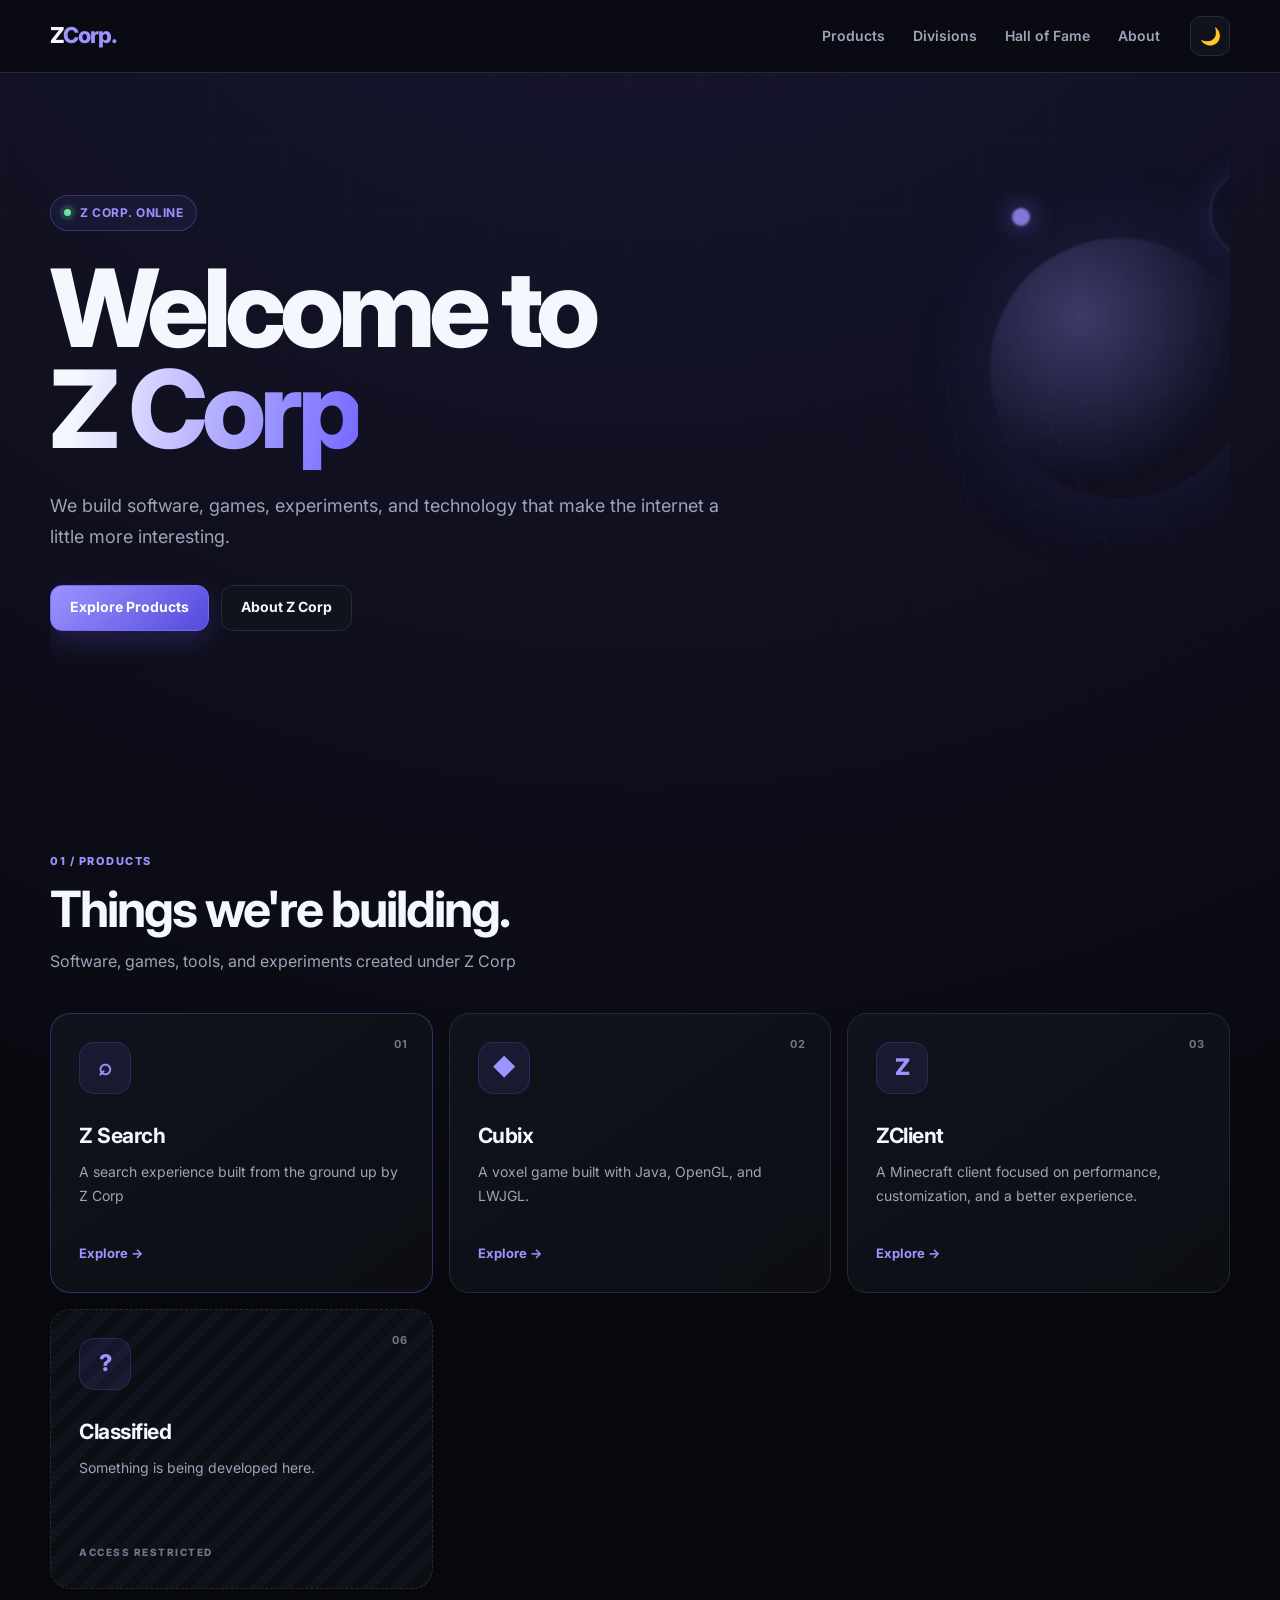
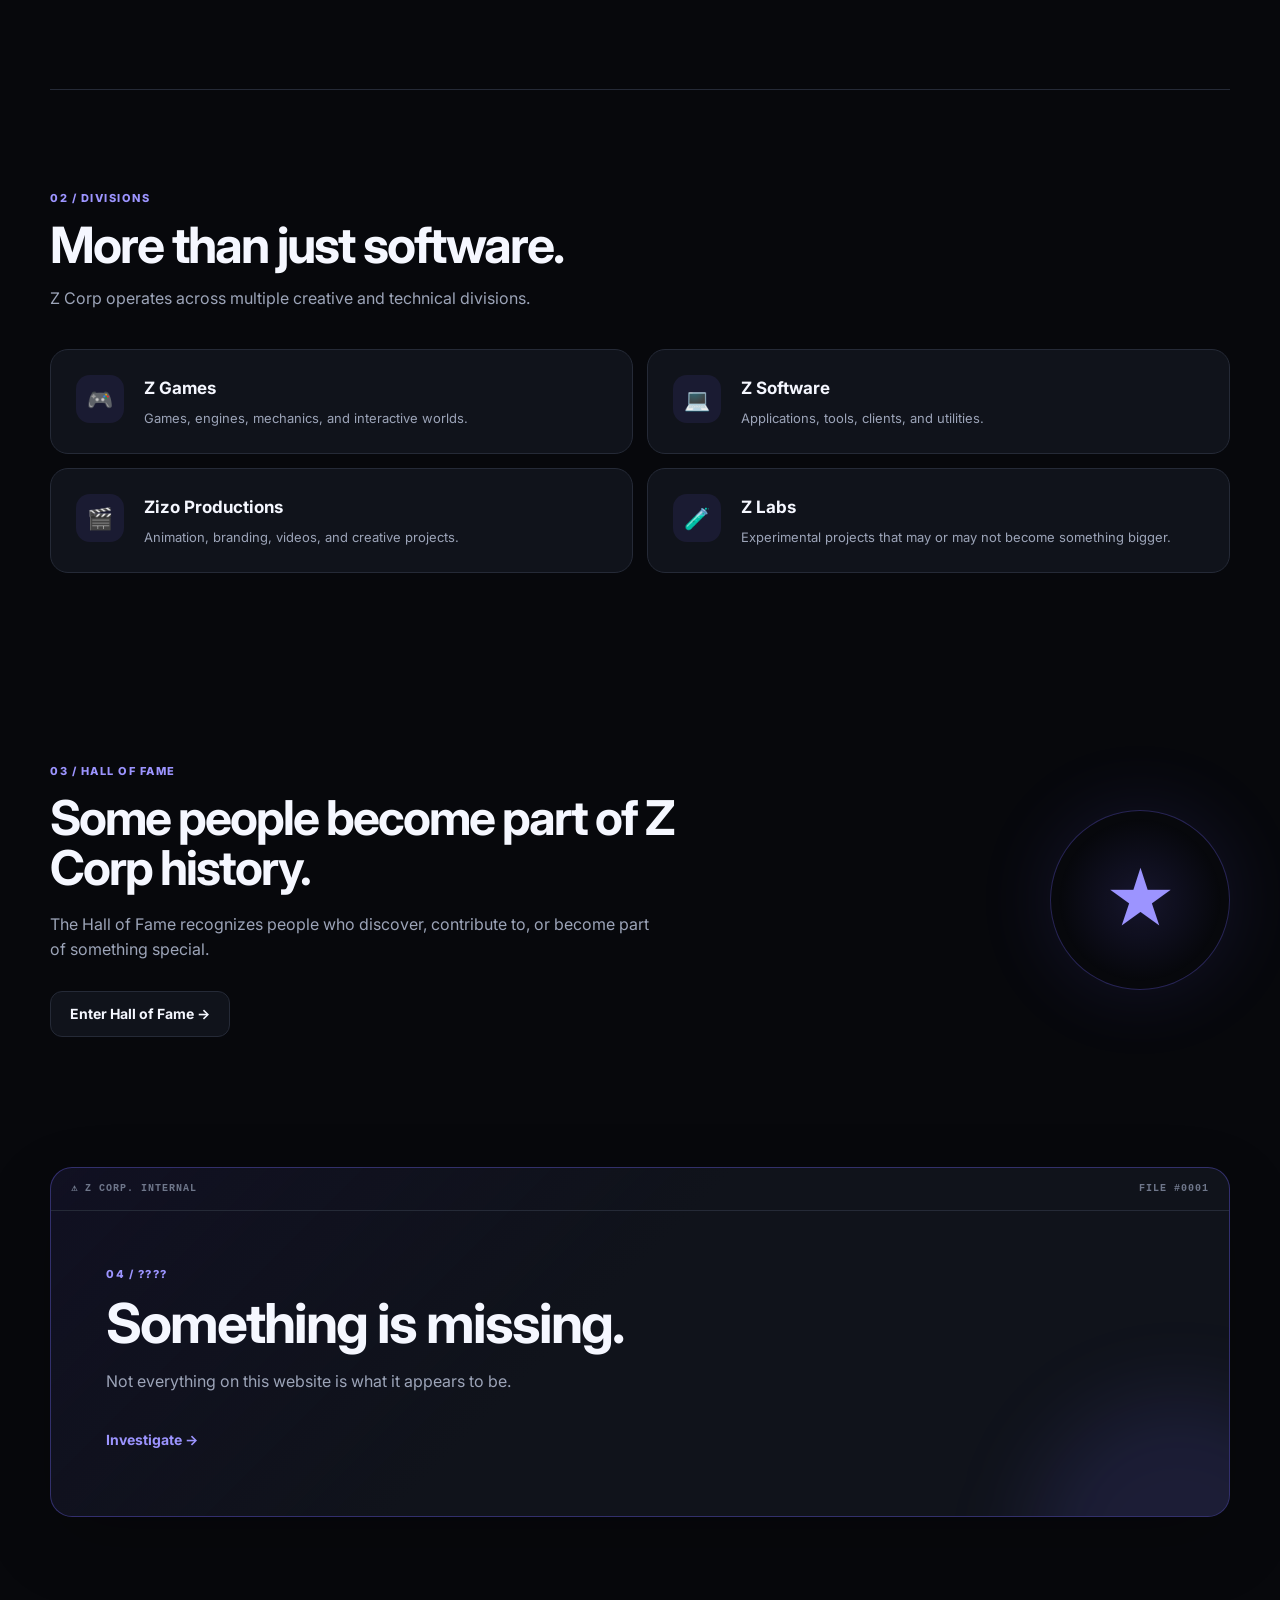
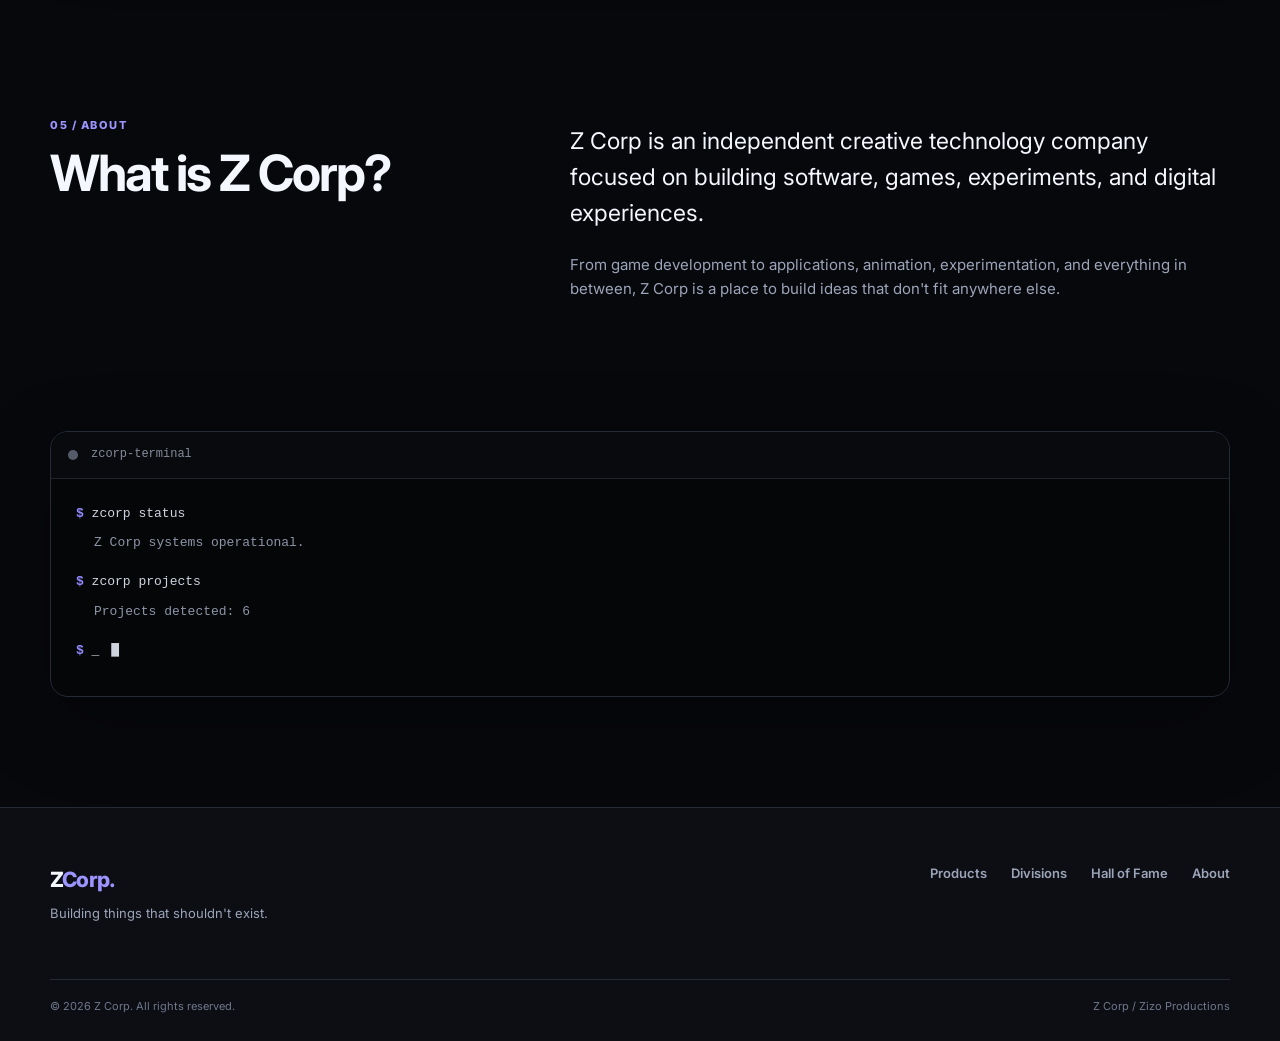
==== commit 54bcbf2a: "Remove product cards for Verity and ZGPT Removed two product cards for 'Verity' and 'ZGPT' from the " ====
--- a/index.html
+++ b/index.html
@@ -157,43 +157,6 @@
                         Explore →
                     </a>
                 </article>
-
-
-                <article class="product-card">
-                    <div class="product-number">04</div>
-
-                    <div class="product-icon">◉</div>
-
-                    <h3>Verity</h3>
-
-                    <p>
-                        A desktop companion designed to experiment with
-                        interactive software.
-                    </p>
-
-                    <a href="#" class="product-link">
-                        Explore →
-                    </a>
-                </article>
-
-
-                <article class="product-card">
-                    <div class="product-number">05</div>
-
-                    <div class="product-icon">✦</div>
-
-                    <h3>ZGPT</h3>
-
-                    <p>
-                        An experimental AI project exploring what
-                        personal software can become.
-                    </p>
-
-                    <a href="#" class="product-link">
-                        Explore →
-                    </a>
-                </article>
-
 
                 <article class="product-card coming-soon">
 
--- a/style.css
+++ b/style.css
@@ -1,3 +1,10 @@
+/* =========================================================
+   Z CORP.
+   Main Website Stylesheet
+   ========================================================= */
+
+@import url("https://fonts.googleapis.com/css2?family=Inter:wght@400;500;600;700;800&display=swap");
+
 * {
     box-sizing: border-box;
     margin: 0;
@@ -5,31 +12,49 @@
 }
 
 :root {
-    --background: #08090d;
-    --background-secondary: #0e1017;
-    --card: #12151d;
-    --card-hover: #181c26;
-    --border: #252a36;
+    --background: #07080c;
+    --background-secondary: #0c0e14;
+    --surface: #10131b;
+    --surface-hover: #151923;
+    --border: #252a37;
+
     --text: #f5f7ff;
-    --muted: #9ba3b7;
+    --muted: #9ca4b8;
+    --subtle: #6f778b;
+
     --accent: #7468ff;
-    --accent-light: #9b94ff;
+    --accent-light: #9c94ff;
+    --accent-dark: #5549dc;
+
+    --success: #69e6a0;
+
+    --max-width: 1180px;
 }
 
 .light {
     --background: #f5f6fa;
     --background-secondary: #ffffff;
-    --card: #ffffff;
-    --card-hover: #f0f1f7;
+    --surface: #ffffff;
+    --surface-hover: #f0f1f7;
     --border: #dfe2ea;
+
     --text: #151720;
     --muted: #656b7a;
+    --subtle: #858b99;
+
     --accent: #5b50e6;
     --accent-light: #4c42d2;
-}
+    --accent-dark: #4439c4;
+}
+
+
+/* =========================================================
+   BASE
+   ========================================================= */
 
 html {
     scroll-behavior: smooth;
+    scroll-padding-top: 90px;
 }
 
 body {
@@ -47,7 +72,7 @@
         radial-gradient(
             circle at 50% -10%,
             rgba(116, 104, 255, 0.18),
-            transparent 40%
+            transparent 38%
         ),
         var(--background);
 
@@ -57,6 +82,38 @@
     transition:
         background 0.3s ease,
         color 0.3s ease;
+
+    overflow-x: hidden;
+}
+
+body::before {
+    content: "";
+
+    position: fixed;
+    inset: 0;
+
+    pointer-events: none;
+
+    background-image:
+        linear-gradient(
+            rgba(255, 255, 255, 0.015) 1px,
+            transparent 1px
+        ),
+        linear-gradient(
+            90deg,
+            rgba(255, 255, 255, 0.015) 1px,
+            transparent 1px
+        );
+
+    background-size: 70px 70px;
+
+    mask-image: linear-gradient(
+        to bottom,
+        black,
+        transparent 70%
+    );
+
+    z-index: -1;
 }
 
 a {
@@ -65,102 +122,223 @@
 }
 
 
-/* NAVBAR */
+/* =========================================================
+   NAVBAR
+   ========================================================= */
 
 .navbar {
     position: sticky;
     top: 0;
-    z-index: 100;
-
-    display: flex;
+    z-index: 1000;
+
+    border-bottom: 1px solid var(--border);
+
+    background: rgba(7, 8, 12, 0.72);
+
+    backdrop-filter: blur(18px);
+    -webkit-backdrop-filter: blur(18px);
+}
+
+.light .navbar {
+    background: rgba(255, 255, 255, 0.78);
+}
+
+.nav-container {
+    width: min(var(--max-width), calc(100% - 48px));
+
+    min-height: 72px;
+
+    margin: auto;
+
+    display: flex;
+    align-items: center;
     justify-content: space-between;
-    align-items: center;
-
-    padding: 18px max(24px, calc((100% - 1100px) / 2));
-
-    border-bottom: 1px solid var(--border);
-
-    background: rgba(8, 9, 13, 0.75);
-    backdrop-filter: blur(16px);
-}
-
-.light .navbar {
-    background: rgba(255, 255, 255, 0.8);
+
+    gap: 30px;
 }
 
 .logo {
-    font-size: 21px;
+    font-size: 22px;
     font-weight: 800;
+
+    letter-spacing: -1px;
+
+    white-space: nowrap;
 }
 
 .logo span {
     color: var(--accent-light);
+}
+
+.nav-links {
+    display: flex;
+    align-items: center;
+
+    gap: 28px;
+
+    margin-left: auto;
+}
+
+.nav-links a {
+    position: relative;
+
+    color: var(--muted);
+
+    font-size: 14px;
+    font-weight: 600;
+
+    transition:
+        color 0.2s ease;
+}
+
+.nav-links a::after {
+    content: "";
+
+    position: absolute;
+
+    left: 0;
+    right: 0;
+    bottom: -8px;
+
+    height: 2px;
+
+    border-radius: 99px;
+
+    background: var(--accent);
+
+    transform: scaleX(0);
+    transform-origin: center;
+
+    transition:
+        transform 0.2s ease;
+}
+
+.nav-links a:hover {
+    color: var(--text);
+}
+
+.nav-links a:hover::after {
+    transform: scaleX(1);
 }
 
 .theme-button {
     width: 40px;
     height: 40px;
 
+    display: flex;
+    align-items: center;
+    justify-content: center;
+
+    flex-shrink: 0;
+
     border: 1px solid var(--border);
-    border-radius: 10px;
-
-    background: var(--card);
+    border-radius: 11px;
+
+    background: var(--surface);
     color: var(--text);
 
     cursor: pointer;
+
     font-size: 17px;
 
-    transition: 0.2s;
+    transition:
+        transform 0.2s ease,
+        border-color 0.2s ease,
+        background 0.2s ease;
 }
 
 .theme-button:hover {
     transform: translateY(-2px);
-    background: var(--card-hover);
-}
-
-
-/* HERO */
+
+    border-color: var(--accent);
+
+    background: var(--surface-hover);
+}
+
+
+/* =========================================================
+   HERO
+   ========================================================= */
 
 .hero {
-    max-width: 1100px;
+    position: relative;
+
+    min-height: 680px;
+
+    width: min(var(--max-width), calc(100% - 48px));
+
     margin: auto;
 
-    padding: 110px 24px 90px;
-}
-
-.badge {
-    display: inline-block;
+    display: flex;
+    align-items: center;
+
+    padding: 100px 0;
+
+    overflow: hidden;
+}
+
+.hero-content {
+    position: relative;
+
+    z-index: 2;
+
+    max-width: 800px;
+}
+
+.hero-badge {
+    display: inline-flex;
+    align-items: center;
+    gap: 9px;
 
     padding: 7px 13px;
 
-    border: 1px solid var(--border);
+    border: 1px solid rgba(116, 104, 255, 0.35);
     border-radius: 999px;
 
     background: rgba(116, 104, 255, 0.08);
 
     color: var(--accent-light);
 
-    font-size: 13px;
-    font-weight: 600;
-
-    margin-bottom: 24px;
+    font-size: 12px;
+    font-weight: 700;
+
+    letter-spacing: 0.5px;
+
+    margin-bottom: 26px;
+}
+
+.status-dot {
+    width: 7px;
+    height: 7px;
+
+    border-radius: 50%;
+
+    background: var(--success);
+
+    box-shadow:
+        0 0 0 4px rgba(105, 230, 160, 0.1),
+        0 0 12px rgba(105, 230, 160, 0.6);
 }
 
 .hero h1 {
     max-width: 900px;
 
-    font-size: clamp(48px, 9vw, 90px);
-    line-height: 0.98;
-
-    letter-spacing: -4px;
+    font-size: clamp(58px, 9vw, 108px);
+
+    line-height: 0.94;
+
+    letter-spacing: -6px;
+
+    font-weight: 800;
 }
 
 .hero h1 span {
     background:
         linear-gradient(
-            90deg,
-            var(--text),
-            var(--accent-light)
+            100deg,
+            var(--text) 10%,
+            var(--accent-light) 70%,
+            var(--accent) 100%
         );
 
     -webkit-background-clip: text;
@@ -169,296 +347,1063 @@
     color: transparent;
 }
 
-.hero p {
-    max-width: 650px;
-
-    margin-top: 28px;
+.hero-subtitle {
+    max-width: 680px;
+
+    margin-top: 30px;
 
     color: var(--muted);
 
-    font-size: 19px;
+    font-size: 18px;
+    line-height: 1.75;
 }
 
 .hero-buttons {
     display: flex;
     flex-wrap: wrap;
+
     gap: 12px;
 
-    margin-top: 30px;
-}
+    margin-top: 32px;
+}
+
+
+/* =========================================================
+   BUTTONS
+   ========================================================= */
 
 .button {
-    padding: 12px 18px;
-
-    border-radius: 11px;
-
+    min-height: 46px;
+
+    display: inline-flex;
+    align-items: center;
+    justify-content: center;
+
+    padding: 0 19px;
+
+    border-radius: 12px;
+
+    font-size: 14px;
     font-weight: 700;
 
     transition:
-        transform 0.2s,
-        background 0.2s;
+        transform 0.2s ease,
+        box-shadow 0.2s ease,
+        background 0.2s ease,
+        border-color 0.2s ease;
 }
 
 .button:hover {
     transform: translateY(-3px);
 }
 
-.primary {
-    background: var(--accent);
+.button.primary {
+    border: 1px solid var(--accent);
+
+    background:
+        linear-gradient(
+            135deg,
+            var(--accent-light),
+            var(--accent-dark)
+        );
+
     color: white;
-}
-
-.primary:hover {
+
+    box-shadow:
+        0 10px 30px rgba(116, 104, 255, 0.22);
+}
+
+.button.primary:hover {
+    box-shadow:
+        0 15px 40px rgba(116, 104, 255, 0.35);
+}
+
+.button.secondary {
+    border: 1px solid var(--border);
+
+    background: var(--surface);
+
+    color: var(--text);
+}
+
+.button.secondary:hover {
+    border-color: var(--accent);
+
+    background: var(--surface-hover);
+}
+
+
+/* =========================================================
+   HERO DECORATION
+   ========================================================= */
+
+.hero-decoration {
+    position: absolute;
+
+    right: -150px;
+    top: 50%;
+
+    width: 650px;
+    height: 650px;
+
+    transform: translateY(-50%);
+
+    pointer-events: none;
+
+    opacity: 0.8;
+}
+
+.grid-lines {
+    position: absolute;
+    inset: 0;
+
+    border-radius: 50%;
+
+    background-image:
+        linear-gradient(
+            rgba(116, 104, 255, 0.08) 1px,
+            transparent 1px
+        ),
+        linear-gradient(
+            90deg,
+            rgba(116, 104, 255, 0.08) 1px,
+            transparent 1px
+        );
+
+    background-size: 45px 45px;
+
+    mask-image: radial-gradient(
+        circle,
+        black 0%,
+        transparent 68%
+    );
+
+    transform: perspective(500px) rotateX(58deg) rotateZ(-15deg);
+}
+
+.orb {
+    position: absolute;
+
+    border-radius: 50%;
+
+    filter: blur(1px);
+}
+
+.orb-one {
+    width: 260px;
+    height: 260px;
+
+    right: 130px;
+    top: 150px;
+
+    background:
+        radial-gradient(
+            circle at 35% 30%,
+            rgba(156, 148, 255, 0.4),
+            rgba(116, 104, 255, 0.05) 60%,
+            transparent 70%
+        );
+
+    box-shadow:
+        0 0 100px rgba(116, 104, 255, 0.18);
+}
+
+.orb-two {
+    width: 90px;
+    height: 90px;
+
+    right: 80px;
+    top: 80px;
+
+    border: 1px solid rgba(156, 148, 255, 0.35);
+
+    box-shadow:
+        0 0 35px rgba(116, 104, 255, 0.2);
+}
+
+.orb-three {
+    width: 18px;
+    height: 18px;
+
+    right: 350px;
+    top: 120px;
+
     background: var(--accent-light);
-}
-
-.secondary {
+
+    box-shadow:
+        0 0 25px var(--accent);
+}
+
+
+/* =========================================================
+   SECTIONS
+   ========================================================= */
+
+.section {
+    width: min(var(--max-width), calc(100% - 48px));
+
+    margin: auto;
+
+    padding: 100px 0;
+}
+
+.section-heading {
+    margin-bottom: 38px;
+}
+
+.section-label {
+    display: block;
+
+    margin-bottom: 12px;
+
+    color: var(--accent-light);
+
+    font-size: 11px;
+    font-weight: 800;
+
+    letter-spacing: 1.5px;
+}
+
+.section-heading h2 {
+    font-size: clamp(32px, 5vw, 50px);
+
+    line-height: 1.05;
+
+    letter-spacing: -2px;
+}
+
+.section-heading p {
+    max-width: 650px;
+
+    margin-top: 14px;
+
+    color: var(--muted);
+
+    font-size: 16px;
+}
+
+
+/* =========================================================
+   PRODUCTS
+   ========================================================= */
+
+.product-grid {
+    display: grid;
+
+    grid-template-columns:
+        repeat(3, minmax(0, 1fr));
+
+    gap: 16px;
+}
+
+.product-card {
+    position: relative;
+
+    min-height: 280px;
+
+    padding: 28px;
+
+    display: flex;
+    flex-direction: column;
+
     border: 1px solid var(--border);
-    background: var(--card);
-}
-
-
-/* SECTIONS */
-
-.section {
-    max-width: 1100px;
-    margin: auto;
-
-    padding: 50px 24px;
-}
-
-.section-heading {
+    border-radius: 20px;
+
+    background:
+        linear-gradient(
+            145deg,
+            var(--surface),
+            var(--background-secondary)
+        );
+
+    overflow: hidden;
+
+    transition:
+        transform 0.25s ease,
+        border-color 0.25s ease,
+        background 0.25s ease,
+        box-shadow 0.25s ease;
+}
+
+.product-card::before {
+    content: "";
+
+    position: absolute;
+
+    inset: 0;
+
+    background:
+        radial-gradient(
+            circle at 100% 0%,
+            rgba(116, 104, 255, 0.12),
+            transparent 45%
+        );
+
+    opacity: 0;
+
+    transition:
+        opacity 0.25s ease;
+}
+
+.product-card:hover {
+    transform: translateY(-7px);
+
+    border-color: rgba(116, 104, 255, 0.6);
+
+    background: var(--surface-hover);
+
+    box-shadow:
+        0 20px 55px rgba(0, 0, 0, 0.2);
+}
+
+.product-card:hover::before {
+    opacity: 1;
+}
+
+.product-card.featured {
+    border-color: rgba(116, 104, 255, 0.35);
+}
+
+.product-number {
+    position: absolute;
+
+    top: 22px;
+    right: 24px;
+
+    color: var(--subtle);
+
+    font-size: 11px;
+    font-weight: 700;
+
+    letter-spacing: 1px;
+}
+
+.product-icon {
+    position: relative;
+    z-index: 1;
+
+    width: 52px;
+    height: 52px;
+
     display: flex;
     align-items: center;
-    gap: 10px;
+    justify-content: center;
 
     margin-bottom: 25px;
-}
-
-.section-heading span {
-    font-size: 25px;
-}
-
-.section-heading h2 {
-    font-size: 30px;
-}
-
-
-/* PROJECTS */
-
-.project-grid {
+
+    border: 1px solid rgba(116, 104, 255, 0.2);
+    border-radius: 15px;
+
+    background: rgba(116, 104, 255, 0.1);
+
+    color: var(--accent-light);
+
+    font-size: 23px;
+    font-weight: 800;
+}
+
+.product-card h3,
+.product-card p,
+.product-link,
+.classified-label {
+    position: relative;
+    z-index: 1;
+}
+
+.product-card h3 {
+    font-size: 21px;
+
+    letter-spacing: -0.5px;
+}
+
+.product-card p {
+    margin-top: 8px;
+
+    color: var(--muted);
+
+    font-size: 14px;
+
+    line-height: 1.7;
+}
+
+.product-link {
+    margin-top: auto;
+    padding-top: 25px;
+
+    color: var(--accent-light);
+
+    font-size: 13px;
+    font-weight: 700;
+
+    transition:
+        transform 0.2s ease,
+        color 0.2s ease;
+}
+
+.product-link:hover {
+    color: var(--text);
+
+    transform: translateX(4px);
+}
+
+.product-card.coming-soon {
+    border-style: dashed;
+
+    background:
+        repeating-linear-gradient(
+            -45deg,
+            var(--surface),
+            var(--surface) 10px,
+            var(--background-secondary) 10px,
+            var(--background-secondary) 20px
+        );
+}
+
+.classified-label {
+    margin-top: auto;
+    padding-top: 20px;
+
+    color: var(--subtle);
+
+    font-size: 10px;
+    font-weight: 800;
+
+    letter-spacing: 1.5px;
+}
+
+
+/* =========================================================
+   DIVISIONS
+   ========================================================= */
+
+.divisions-section {
+    border-top: 1px solid var(--border);
+}
+
+.division-grid {
     display: grid;
 
     grid-template-columns:
-        repeat(auto-fit, minmax(260px, 1fr));
-
-    gap: 16px;
-}
-
-.project-card {
+        repeat(2, minmax(0, 1fr));
+
+    gap: 14px;
+}
+
+.division {
+    display: flex;
+    align-items: flex-start;
+
+    gap: 20px;
+
     padding: 25px;
 
     border: 1px solid var(--border);
     border-radius: 18px;
 
-    background: var(--card);
+    background: var(--surface);
 
     transition:
-        transform 0.2s,
-        background 0.2s,
-        border-color 0.2s;
-}
-
-.project-card:hover {
-    transform: translateY(-6px);
-
-    background: var(--card-hover);
-
-    border-color: var(--accent);
-}
-
-.project-icon {
+        transform 0.2s ease,
+        border-color 0.2s ease,
+        background 0.2s ease;
+}
+
+.division:hover {
+    transform: translateY(-4px);
+
+    border-color: rgba(116, 104, 255, 0.45);
+
+    background: var(--surface-hover);
+}
+
+.division-icon {
     width: 48px;
     height: 48px;
 
+    flex-shrink: 0;
+
     display: flex;
     align-items: center;
     justify-content: center;
 
-    margin-bottom: 18px;
-
-    border-radius: 13px;
+    border-radius: 14px;
+
+    background: rgba(116, 104, 255, 0.1);
+
+    font-size: 21px;
+}
+
+.division h3 {
+    font-size: 17px;
+}
+
+.division p {
+    margin-top: 5px;
+
+    color: var(--muted);
+
+    font-size: 13px;
+}
+
+
+/* =========================================================
+   HALL OF FAME
+   ========================================================= */
+
+.hall-section {
+    display: flex;
+    align-items: center;
+    justify-content: space-between;
+
+    gap: 60px;
+
+    padding-top: 90px;
+    padding-bottom: 90px;
+}
+
+.hall-content {
+    max-width: 700px;
+}
+
+.hall-content h2 {
+    font-size: clamp(32px, 5vw, 48px);
+
+    line-height: 1.05;
+
+    letter-spacing: -2px;
+}
+
+.hall-content p {
+    max-width: 600px;
+
+    margin: 18px 0 28px;
+
+    color: var(--muted);
+}
+
+.hall-symbol {
+    width: 180px;
+    height: 180px;
+
+    flex-shrink: 0;
+
+    display: flex;
+    align-items: center;
+    justify-content: center;
+
+    border: 1px solid rgba(116, 104, 255, 0.3);
+    border-radius: 50%;
+
+    background:
+        radial-gradient(
+            circle,
+            rgba(116, 104, 255, 0.14),
+            transparent 65%
+        );
+
+    color: var(--accent-light);
+
+    font-size: 70px;
+
+    box-shadow:
+        0 0 80px rgba(116, 104, 255, 0.12);
+}
+
+
+/* =========================================================
+   CLASSIFIED / ARG
+   ========================================================= */
+
+.classified-section {
+    padding-top: 40px;
+}
+
+.classified-box {
+    position: relative;
+
+    overflow: hidden;
+
+    border: 1px solid rgba(116, 104, 255, 0.35);
+    border-radius: 22px;
+
+    background:
+        linear-gradient(
+            135deg,
+            rgba(116, 104, 255, 0.09),
+            var(--surface) 45%
+        );
+
+    box-shadow:
+        0 25px 70px rgba(0, 0, 0, 0.2);
+}
+
+.classified-box::after {
+    content: "";
+
+    position: absolute;
+
+    width: 300px;
+    height: 300px;
+
+    right: -100px;
+    bottom: -180px;
+
+    border-radius: 50%;
 
     background: rgba(116, 104, 255, 0.12);
 
-    font-size: 23px;
-}
-
-.project-card h3 {
-    font-size: 21px;
-}
-
-.project-card p {
-    min-height: 50px;
-
-    margin-top: 6px;
+    filter: blur(40px);
+}
+
+.classified-top {
+    position: relative;
+    z-index: 2;
+
+    display: flex;
+    justify-content: space-between;
+
+    padding: 13px 20px;
+
+    border-bottom: 1px solid var(--border);
+
+    color: var(--subtle);
+
+    font-family: monospace;
+
+    font-size: 10px;
+    font-weight: 700;
+
+    letter-spacing: 1px;
+}
+
+.classified-content {
+    position: relative;
+    z-index: 2;
+
+    padding: 55px;
+}
+
+.classified-content h2 {
+    font-size: clamp(32px, 5vw, 55px);
+
+    line-height: 1;
+
+    letter-spacing: -2px;
+}
+
+.classified-content p {
+    max-width: 550px;
+
+    margin: 18px 0 25px;
 
     color: var(--muted);
+}
+
+.classified-link {
+    display: inline-flex;
+
+    padding: 10px 0;
+
+    color: var(--accent-light);
 
     font-size: 14px;
-}
-
-.status {
-    display: inline-block;
-
-    margin-top: 18px;
-
-    color: var(--accent-light);
-
-    font-size: 13px;
-    font-weight: 600;
-}
-
-.coming-soon {
-    border-style: dashed;
-}
-
-
-/* ABOUT */
-
-.about-box {
-    padding: 30px;
+    font-weight: 700;
+
+    transition:
+        transform 0.2s ease,
+        color 0.2s ease;
+}
+
+.classified-link:hover {
+    color: var(--text);
+
+    transform: translateX(5px);
+}
+
+
+/* =========================================================
+   ABOUT
+   ========================================================= */
+
+.about-section {
+    display: grid;
+
+    grid-template-columns: 0.8fr 1.2fr;
+
+    gap: 80px;
+
+    align-items: start;
+}
+
+.about-content {
+    padding-top: 7px;
+}
+
+.about-large {
+    color: var(--text) !important;
+
+    font-size: 23px !important;
+    line-height: 1.55;
+}
+
+.about-content p {
+    color: var(--muted);
+
+    font-size: 15px;
+}
+
+.about-content p + p {
+    margin-top: 22px;
+}
+
+
+/* =========================================================
+   TERMINAL
+   ========================================================= */
+
+.terminal-section {
+    width: min(var(--max-width), calc(100% - 48px));
+
+    margin: auto;
+
+    padding: 30px 0 110px;
+}
+
+.terminal {
+    overflow: hidden;
 
     border: 1px solid var(--border);
     border-radius: 18px;
 
-    background: var(--card);
-}
-
-.about-box p {
-    color: var(--muted);
-}
-
-.about-box p + p {
-    margin-top: 15px;
-}
-
-
-/* TERMINAL */
-
-.terminal-section {
-    max-width: 1100px;
-    margin: auto;
-
-    padding: 50px 24px 100px;
-}
-
-.terminal {
-    overflow: hidden;
-
-    border: 1px solid var(--border);
-    border-radius: 16px;
-
     background: #050608;
 
     box-shadow:
-        0 25px 70px rgba(0, 0, 0, 0.3);
-}
-
-.terminal-top {
-    display: flex;
-    gap: 7px;
-
-    padding: 12px 15px;
+        0 25px 80px rgba(0, 0, 0, 0.3);
+}
+
+.terminal-header {
+    display: flex;
+    align-items: center;
+
+    gap: 9px;
+
+    padding: 13px 17px;
 
     border-bottom: 1px solid #20232c;
-}
-
-.dot {
-    width: 11px;
-    height: 11px;
+
+    background: #090a0e;
+}
+
+.terminal-dot {
+    width: 10px;
+    height: 10px;
 
     border-radius: 50%;
 
-    background: #3b3e48;
+    background: #555b69;
+}
+
+.terminal-title {
+    margin-left: 4px;
+
+    color: #858b9a;
+
+    font-family: monospace;
+
+    font-size: 12px;
 }
 
 .terminal-body {
+    min-height: 190px;
+
     padding: 25px;
 
     font-family:
         "Cascadia Code",
         "Fira Code",
+        Consolas,
         monospace;
 
-    font-size: 14px;
+    font-size: 13px;
 
     color: #d0d4df;
 }
 
-.prompt {
+.terminal-body p {
+    margin-bottom: 9px;
+}
+
+.terminal-prompt {
     color: #938aff;
-}
-
-.output {
-    margin-bottom: 16px;
-
-    color: #9da4b5;
-}
-
-.cursor {
-    animation: blink 1s infinite;
-}
-
-@keyframes blink {
-    50% {
-        opacity: 0;
-    }
-}
-
-
-/* FOOTER */
-
-footer {
-    padding: 30px 20px;
-
+
+    font-weight: 700;
+}
+
+.terminal-output {
+    margin-left: 18px;
+
+    margin-bottom: 18px !important;
+
+    color: #8d95a7;
+}
+
+
+/* =========================================================
+   FOOTER
+   ========================================================= */
+
+.footer {
     border-top: 1px solid var(--border);
 
-    text-align: center;
+    background: var(--background-secondary);
+}
+
+.footer-container {
+    width: min(var(--max-width), calc(100% - 48px));
+
+    margin: auto;
+
+    padding: 55px 0;
+
+    display: flex;
+    justify-content: space-between;
+    align-items: flex-start;
+
+    gap: 50px;
+}
+
+.footer-logo {
+    font-size: 21px;
+    font-weight: 800;
+
+    letter-spacing: -0.8px;
+}
+
+.footer-logo span {
+    color: var(--accent-light);
+}
+
+.footer-brand p {
+    margin-top: 7px;
 
     color: var(--muted);
 
     font-size: 13px;
 }
 
-footer p + p {
-    margin-top: 5px;
-}
-
-
-/* MOBILE */
-
-@media (max-width: 600px) {
-
-    .navbar {
-        padding: 15px 18px;
+.footer-links {
+    display: flex;
+
+    gap: 24px;
+
+    flex-wrap: wrap;
+}
+
+.footer-links a {
+    color: var(--muted);
+
+    font-size: 13px;
+    font-weight: 600;
+
+    transition:
+        color 0.2s ease;
+}
+
+.footer-links a:hover {
+    color: var(--text);
+}
+
+.footer-bottom {
+    width: min(var(--max-width), calc(100% - 48px));
+
+    margin: auto;
+
+    padding: 18px 0 25px;
+
+    display: flex;
+    justify-content: space-between;
+
+    gap: 20px;
+
+    border-top: 1px solid var(--border);
+
+    color: var(--subtle);
+
+    font-size: 11px;
+}
+
+
+/* =========================================================
+   RESPONSIVE
+   ========================================================= */
+
+@media (max-width: 900px) {
+
+    .nav-links {
+        gap: 17px;
     }
 
     .hero {
+        min-height: 600px;
+    }
+
+    .hero-decoration {
+        right: -300px;
+
+        opacity: 0.45;
+    }
+
+    .product-grid {
+        grid-template-columns:
+            repeat(2, minmax(0, 1fr));
+    }
+
+    .about-section {
+        grid-template-columns: 1fr;
+
+        gap: 25px;
+    }
+
+    .hall-section {
+        gap: 30px;
+    }
+}
+
+
+@media (max-width: 700px) {
+
+    .nav-container,
+    .section,
+    .hero,
+    .terminal-section,
+    .footer-container,
+    .footer-bottom {
+        width: min(100% - 36px, var(--max-width));
+    }
+
+    .nav-links {
+        display: none;
+    }
+
+    .hero {
+        min-height: auto;
+
+        padding-top: 85px;
+        padding-bottom: 85px;
+    }
+
+    .hero h1 {
+        font-size: clamp(52px, 16vw, 80px);
+
+        letter-spacing: -4px;
+    }
+
+    .hero-subtitle {
+        font-size: 16px;
+    }
+
+    .hero-decoration {
+        right: -400px;
+
+        opacity: 0.25;
+    }
+
+    .section {
         padding-top: 75px;
-    }
-
-    .hero h1 {
-        letter-spacing: -2px;
-    }
-
-    .hero p {
-        font-size: 17px;
-    }
-
-    .section {
-        padding-top: 35px;
-        padding-bottom: 35px;
-    }
-
-}
+        padding-bottom: 75px;
+    }
+
+    .product-grid {
+        grid-template-columns: 1fr;
+    }
+
+    .division-grid {
+        grid-template-columns: 1fr;
+    }
+
+    .hall-section {
+        display: block;
+    }
+
+    .hall-symbol {
+        width: 130px;
+        height: 130px;
+
+        margin-top: 40px;
+
+        font-size: 50px;
+    }
+
+    .classified-content {
+        padding: 35px 25px;
+    }
+
+    .about-large {
+        font-size: 20px !important;
+    }
+
+    .footer-container {
+        flex-direction: column;
+    }
+
+    .footer-bottom {
+        flex-direction: column;
+    }
+}
+
+
+@media (max-width: 480px) {
+
+    .theme-button {
+        width: 38px;
+        height: 38px;
+    }
+
+    .hero-buttons {
+        flex-direction: column;
+        align-items: stretch;
+    }
+
+    .button {
+        width: 100%;
+    }
+
+    .product-card {
+        min-height: 250px;
+
+        padding: 23px;
+    }
+
+    .classified-top {
+        font-size: 8px;
+    }
+
+    .classified-content h2 {
+        font-size: 36px;
+    }
+
+    .terminal-body {
+        padding: 20px;
+
+        font-size: 12px;
+    }
+}
+
+
+/* =========================================================
+   ACCESSIBILITY
+   ========================================================= */
+
+@media (prefers-reduced-motion: reduce) {
+
+    html {
+        scroll-behavior: auto;
+    }
+
+    *,
+    *::before,
+    *::after {
+        transition-duration: 0.01ms !important;
+        animation-duration: 0.01ms !important;
+    }
+}
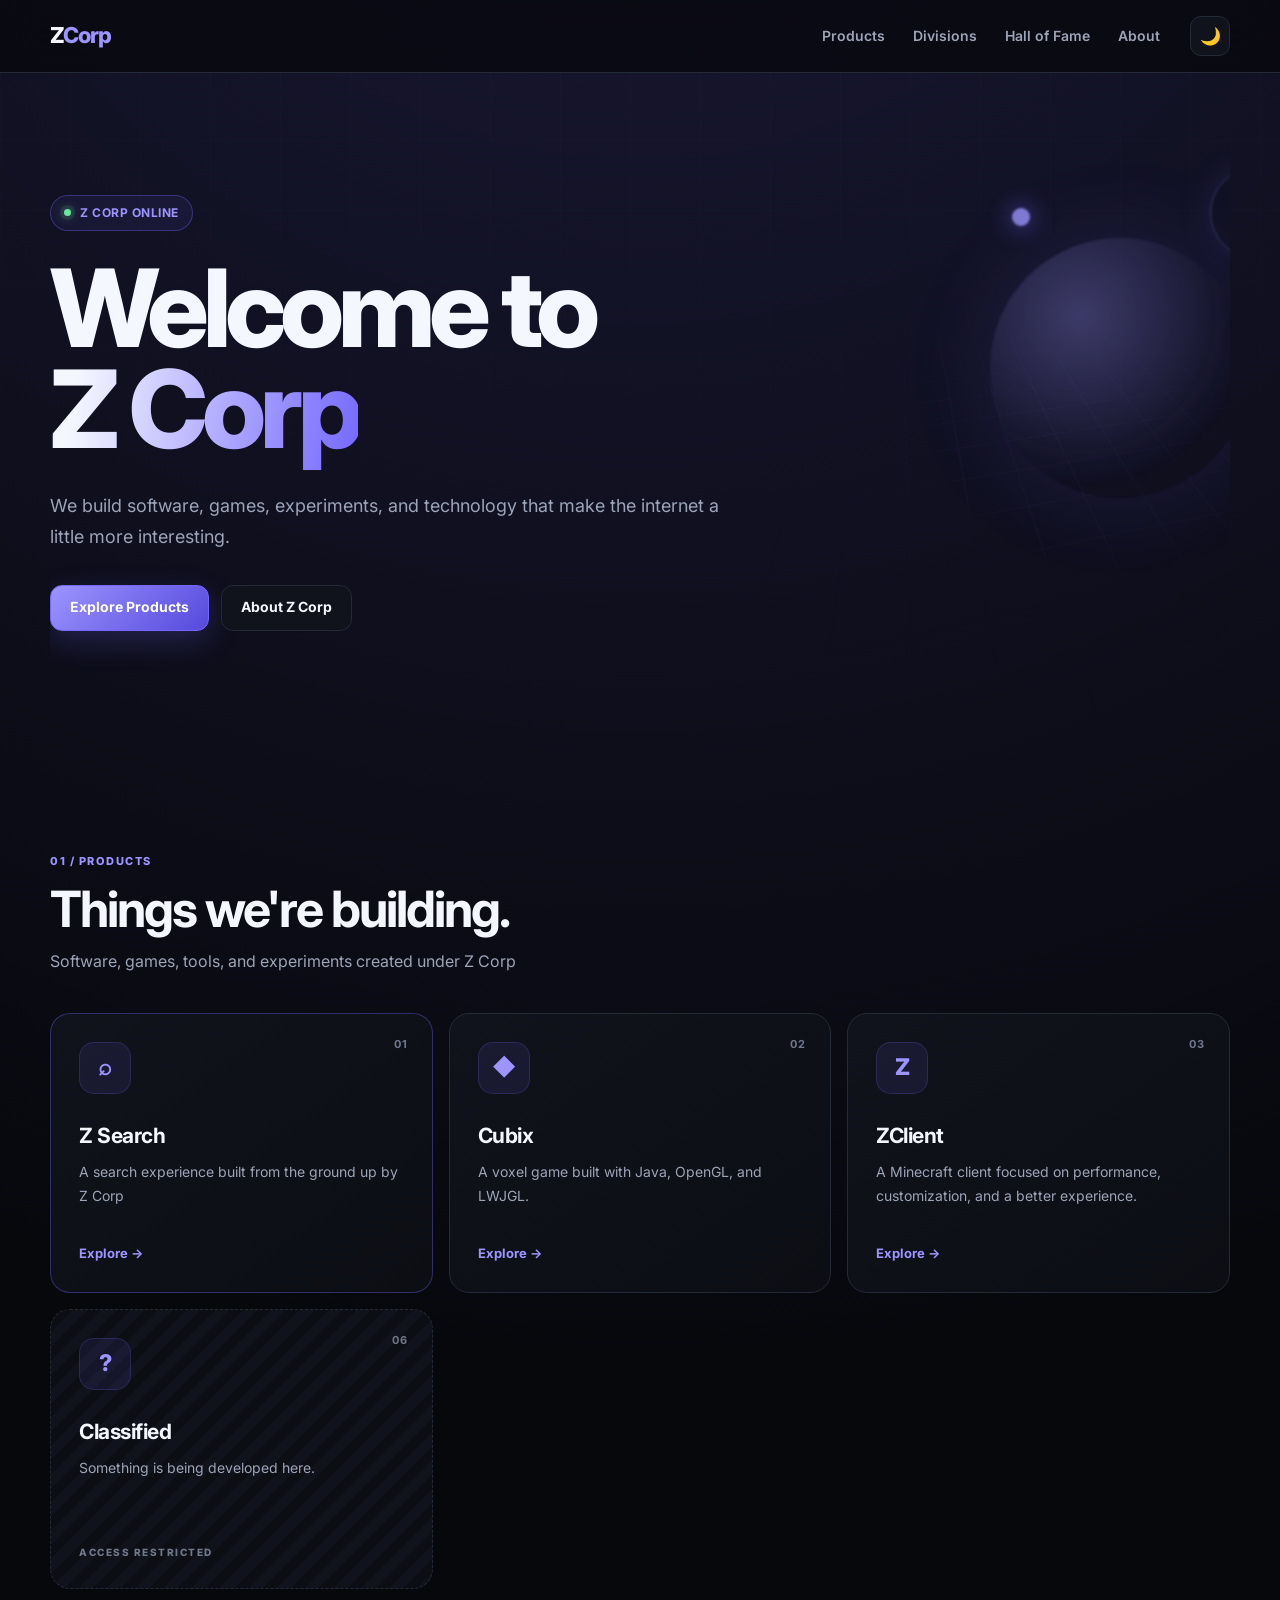
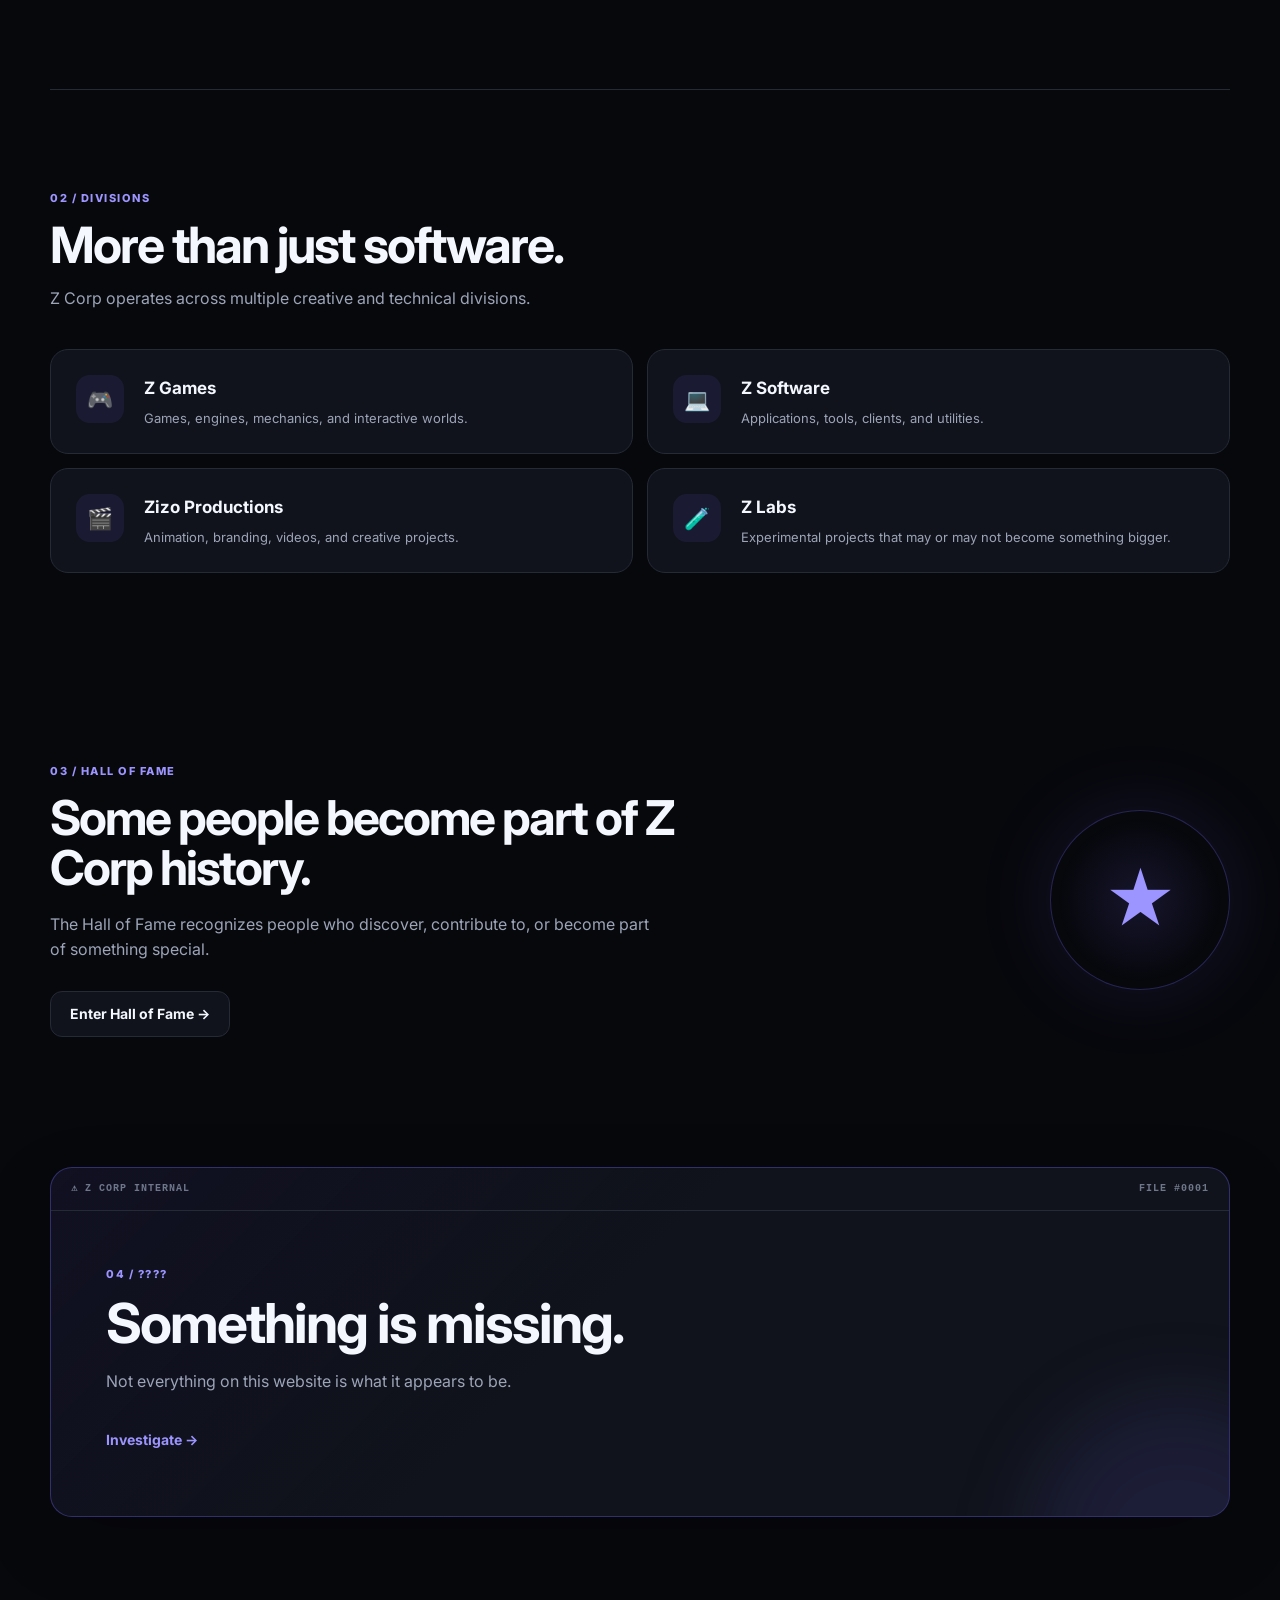
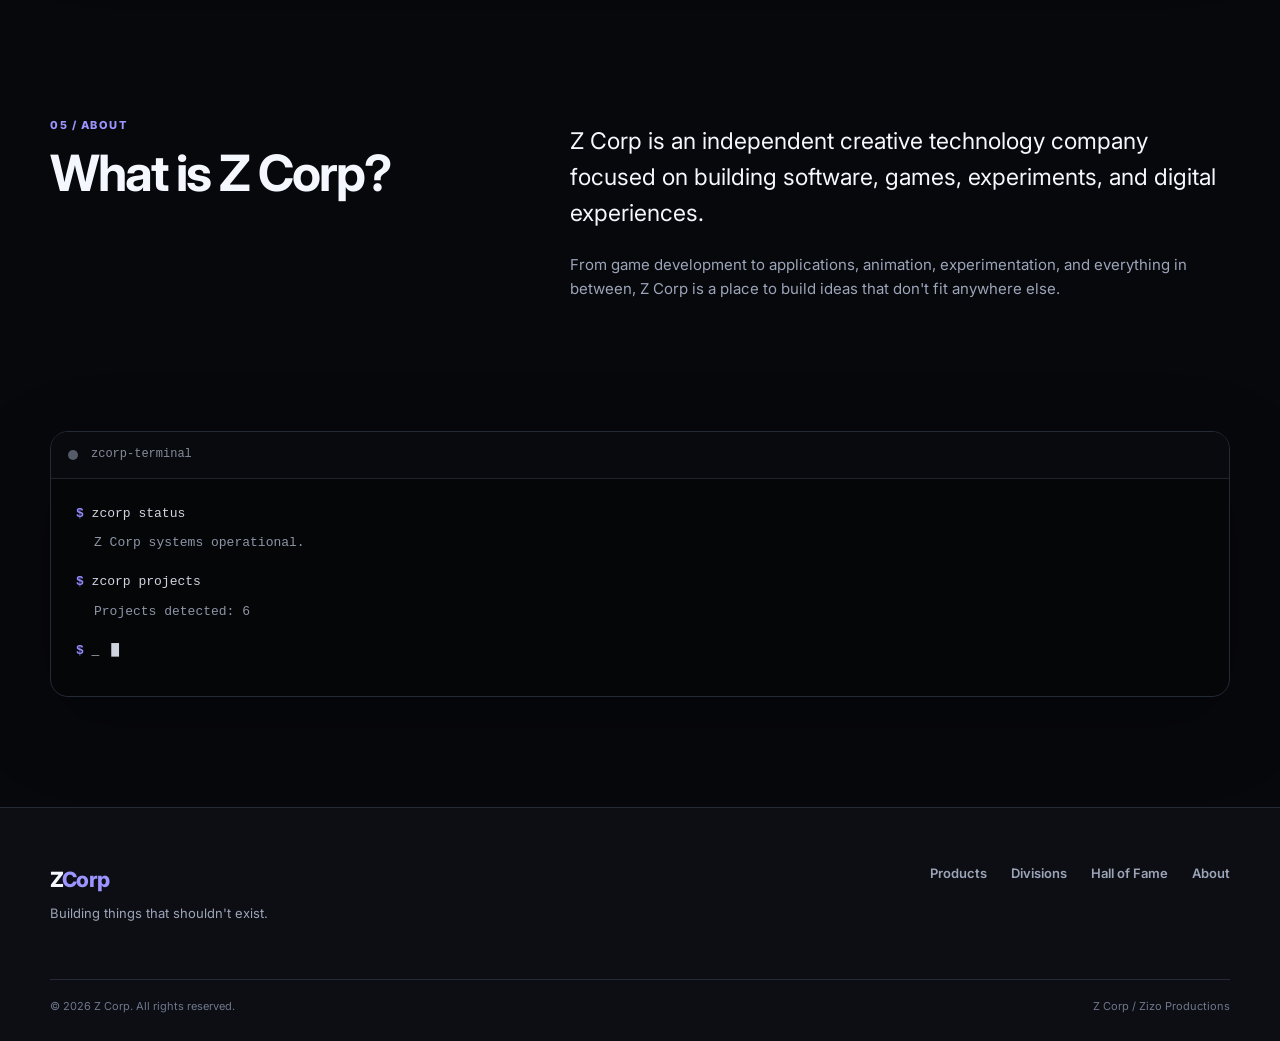
==== commit bd7728f1: "Add Z Corp Hall of Fame" ====
--- a/index.html
+++ b/index.html
@@ -23,13 +23,13 @@
         <div class="nav-container">
 
             <a href="/" class="logo">
-                Z<span>Corp.</span>
+                Z<span>Corp</span>
             </a>
 
             <nav class="nav-links">
                 <a href="#products">Products</a>
                 <a href="#divisions">Divisions</a>
-                <a href="/hall-of-fame.html">Hall of Fame</a>
+                <a href="/hall-of-fame">Hall of Fame</a>
                 <a href="#about">About</a>
             </nav>
 
@@ -52,7 +52,7 @@
 
                 <div class="hero-badge">
                     <span class="status-dot"></span>
-                    Z CORP. ONLINE
+                    Z CORP ONLINE
                 </div>
 
                 <h1>
@@ -273,7 +273,7 @@
                     contribute to, or become part of something special.
                 </p>
 
-                <a href="/hall-of-fame.html" class="button secondary">
+                <a href="/hall-of-fame" class="button secondary">
                     Enter Hall of Fame →
                 </a>
 
@@ -294,7 +294,7 @@
             <div class="classified-box">
 
                 <div class="classified-top">
-                    <span>⚠ Z CORP. INTERNAL</span>
+                    <span>⚠ Z CORP INTERNAL</span>
                     <span>FILE #0001</span>
                 </div>
 
@@ -415,7 +415,7 @@
 
             <div class="footer-brand">
                 <div class="footer-logo">
-                    Z<span>Corp.</span>
+                    Z<span>Corp</span>
                 </div>
 
                 <p>
@@ -428,7 +428,7 @@
 
                 <a href="#products">Products</a>
                 <a href="#divisions">Divisions</a>
-                <a href="/hall-of-fame.html">Hall of Fame</a>
+                <a href="/hall-of-fame">Hall of Fame</a>
                 <a href="#about">About</a>
 
             </div>
